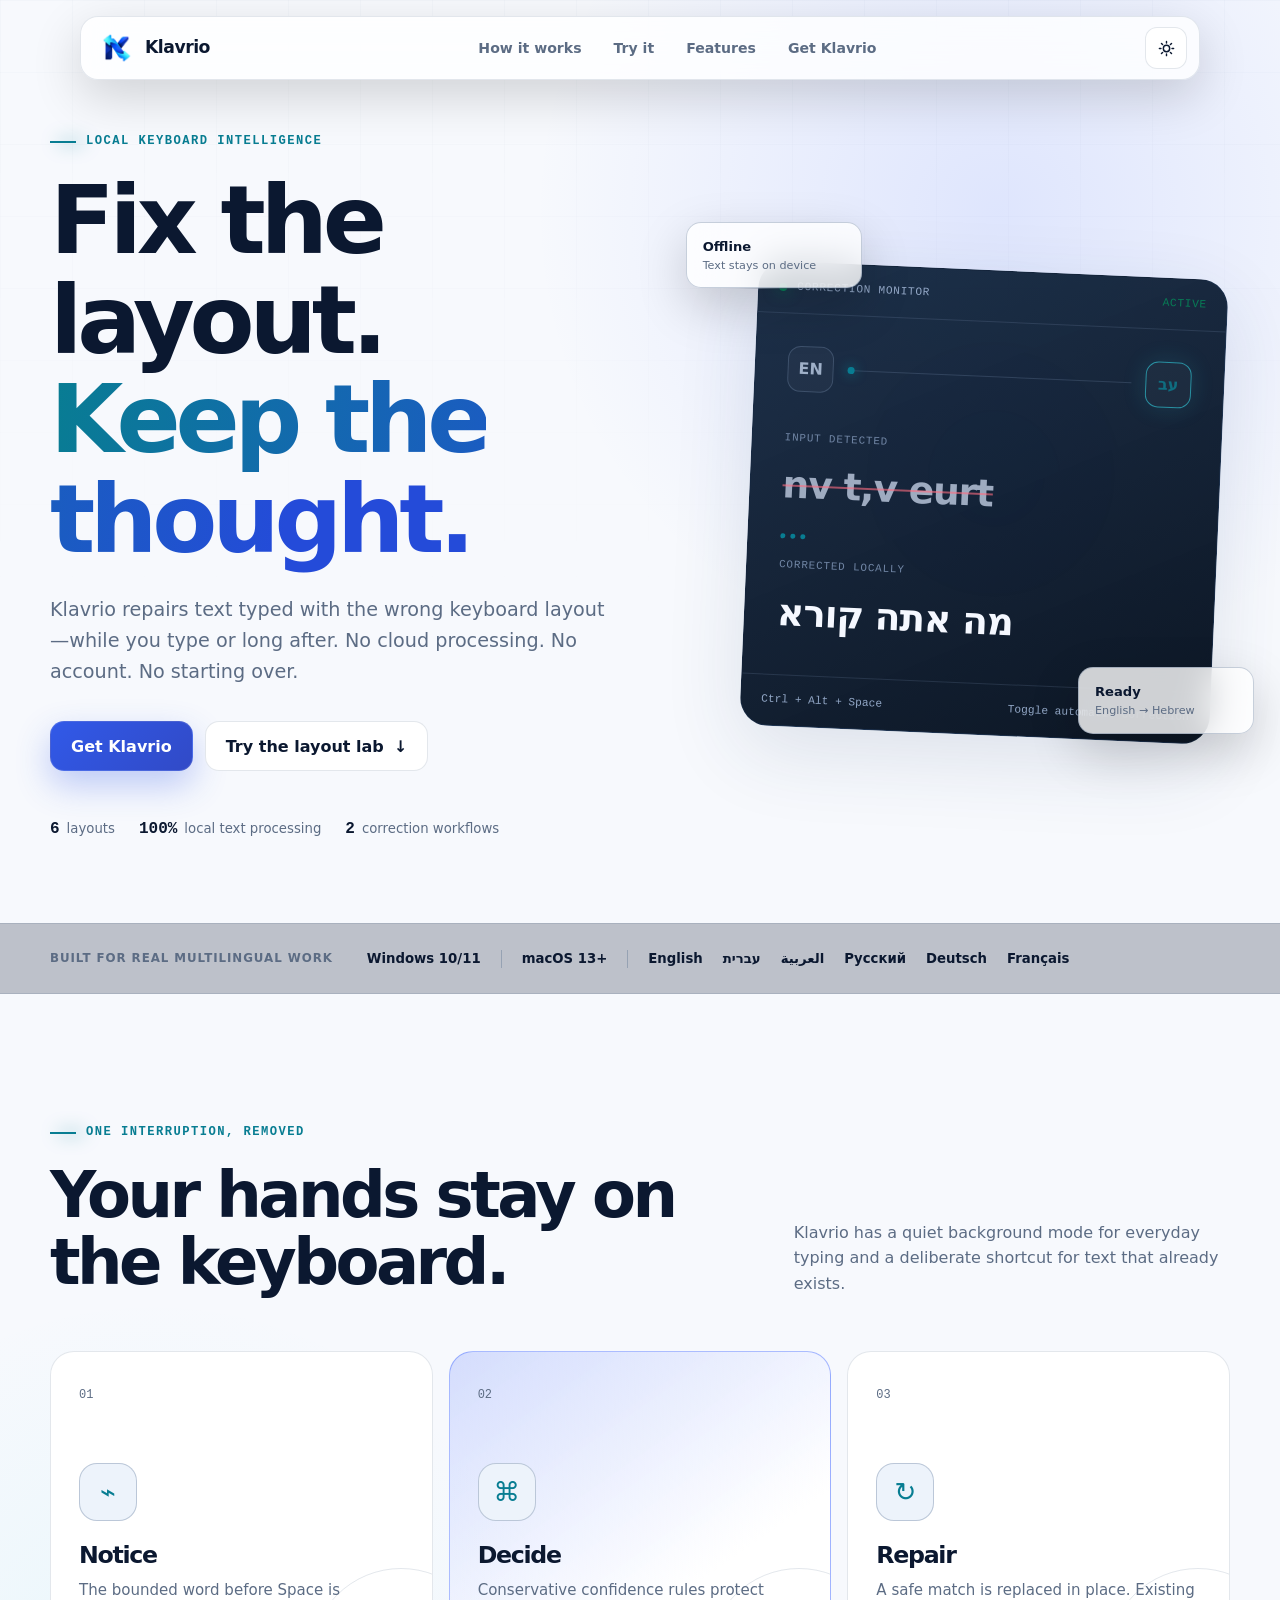
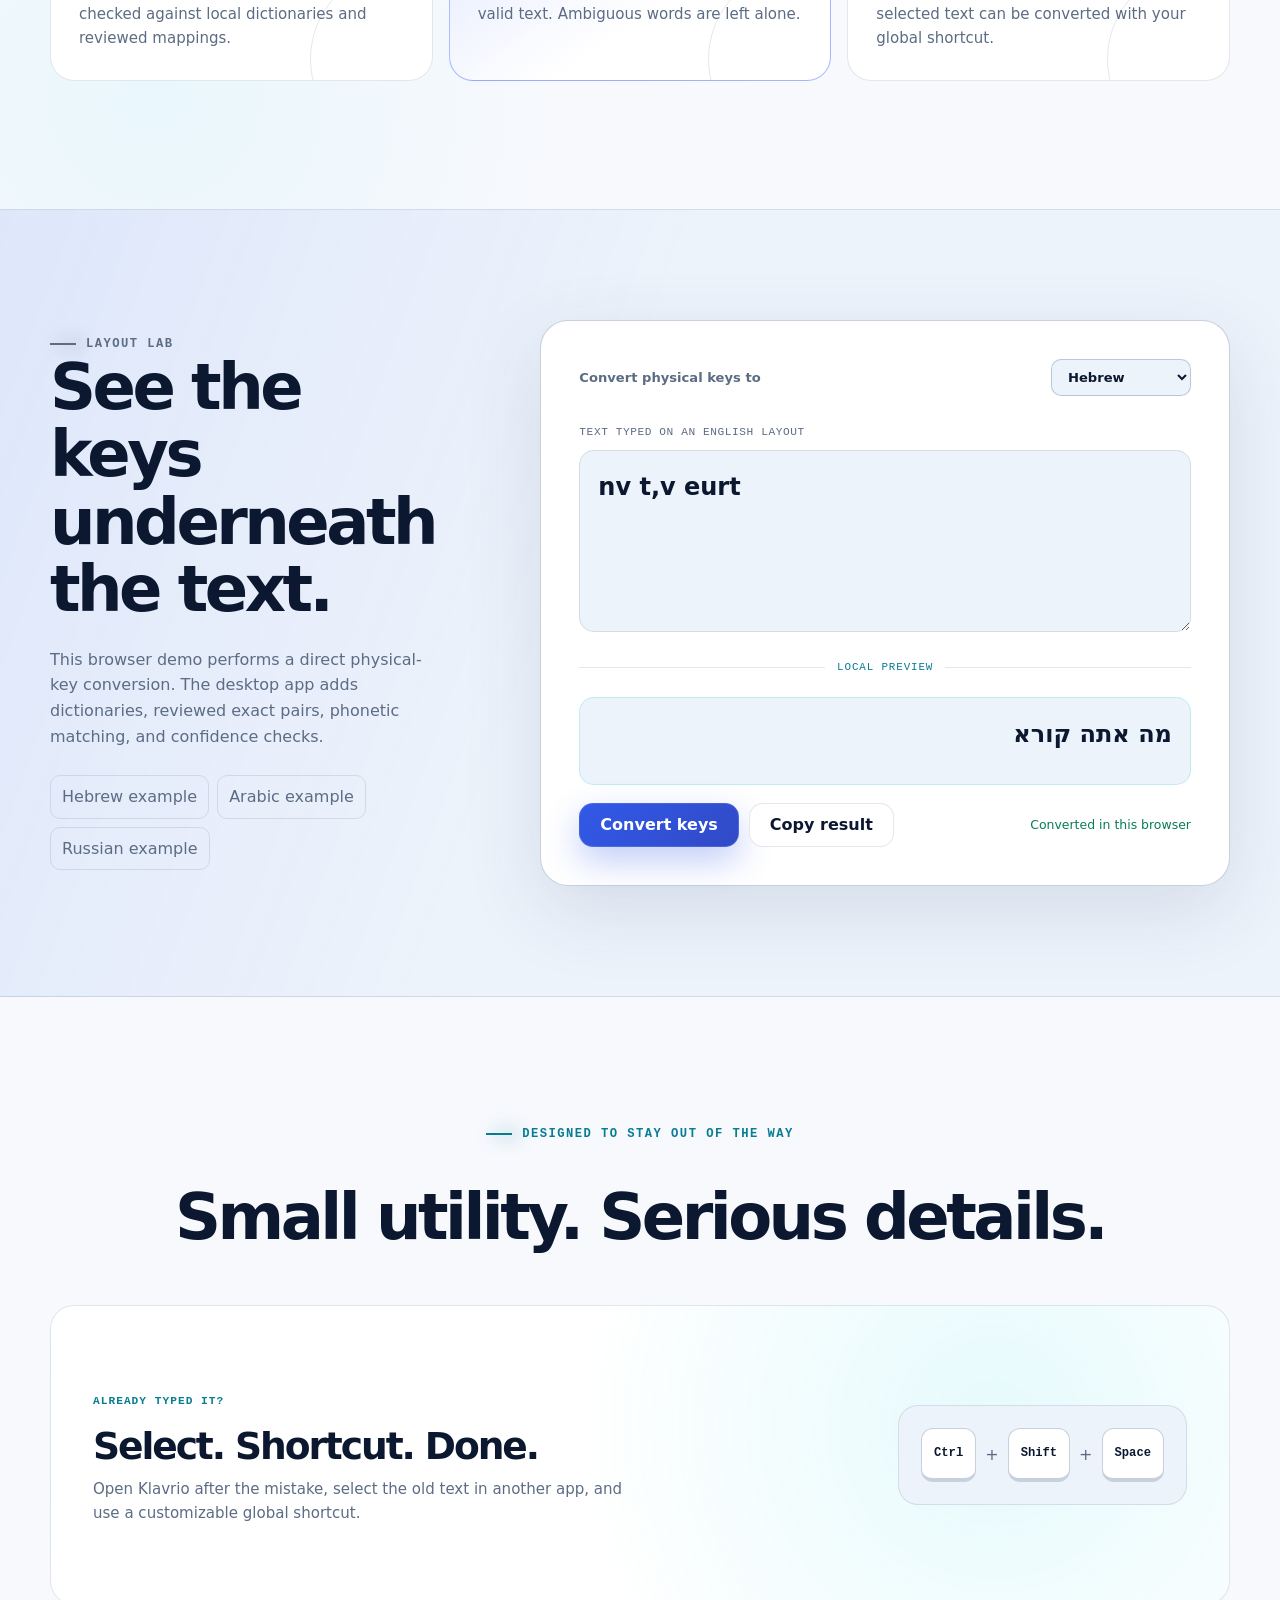
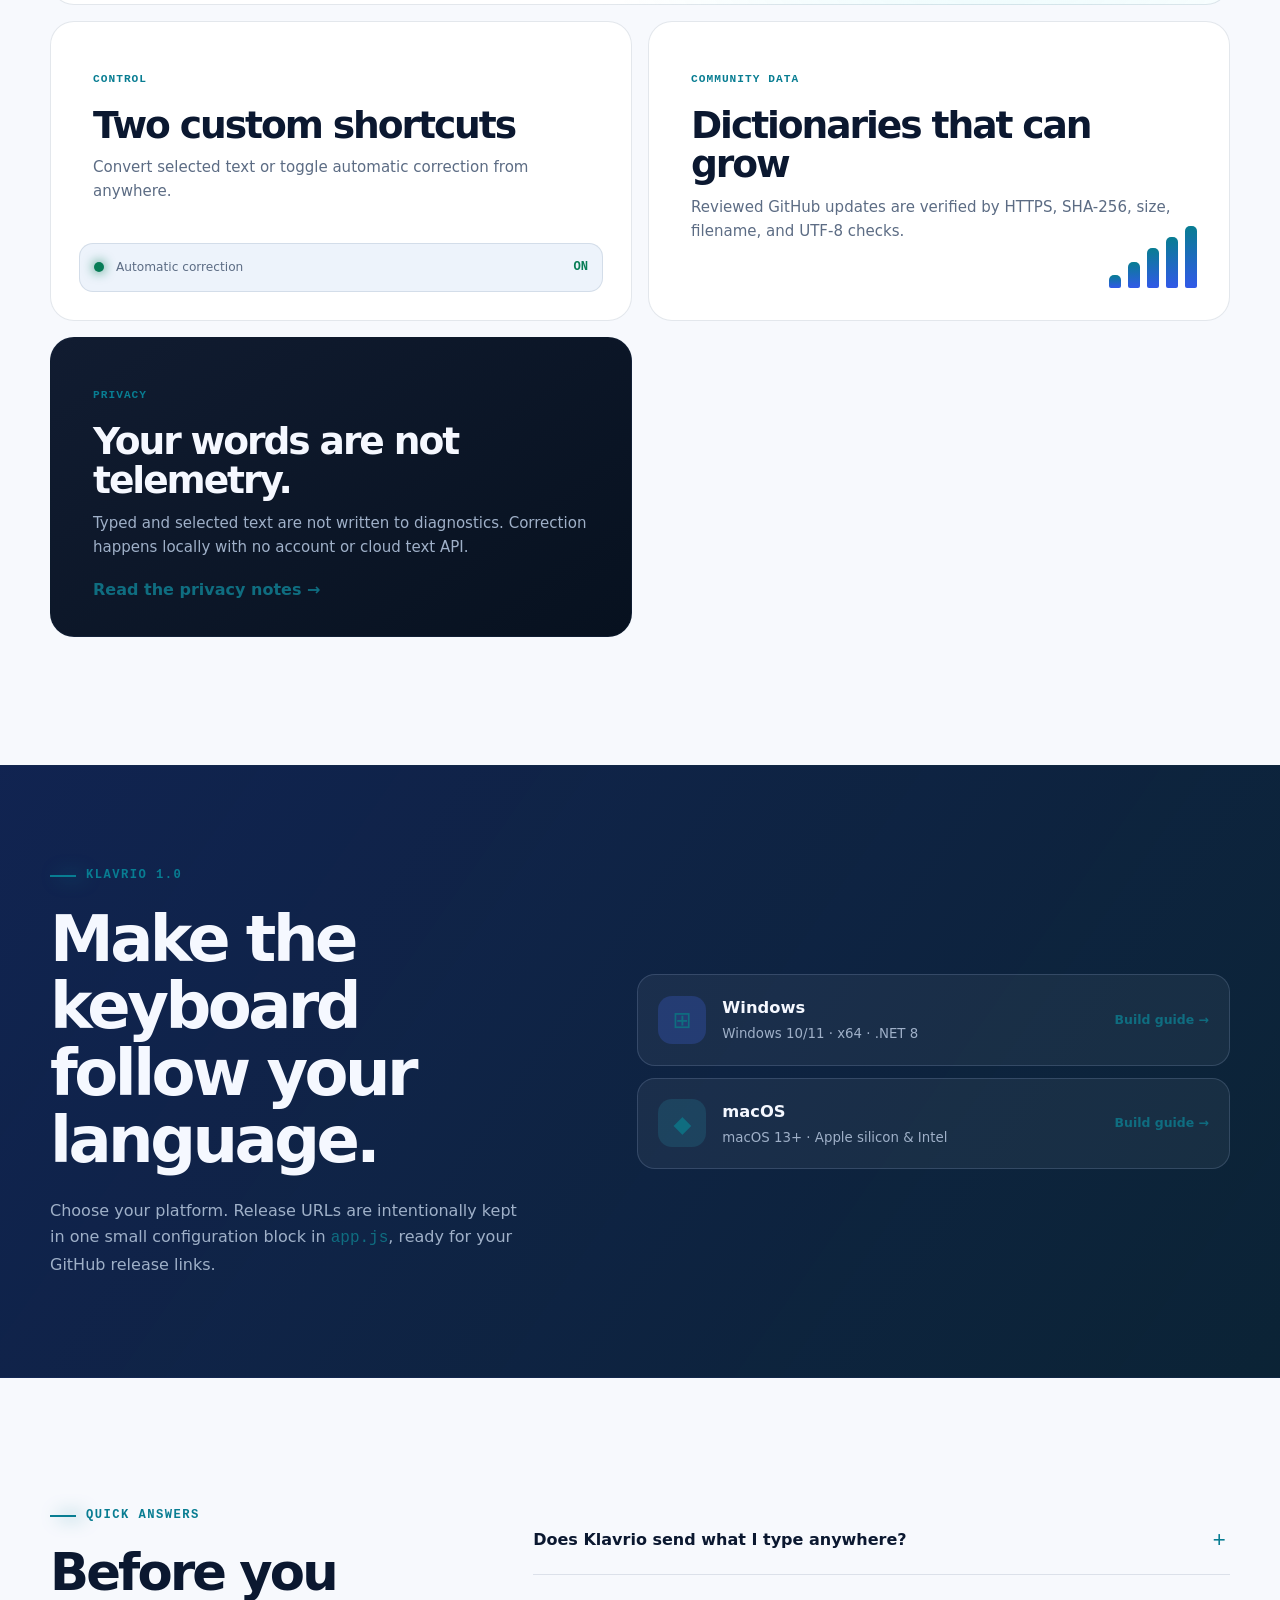
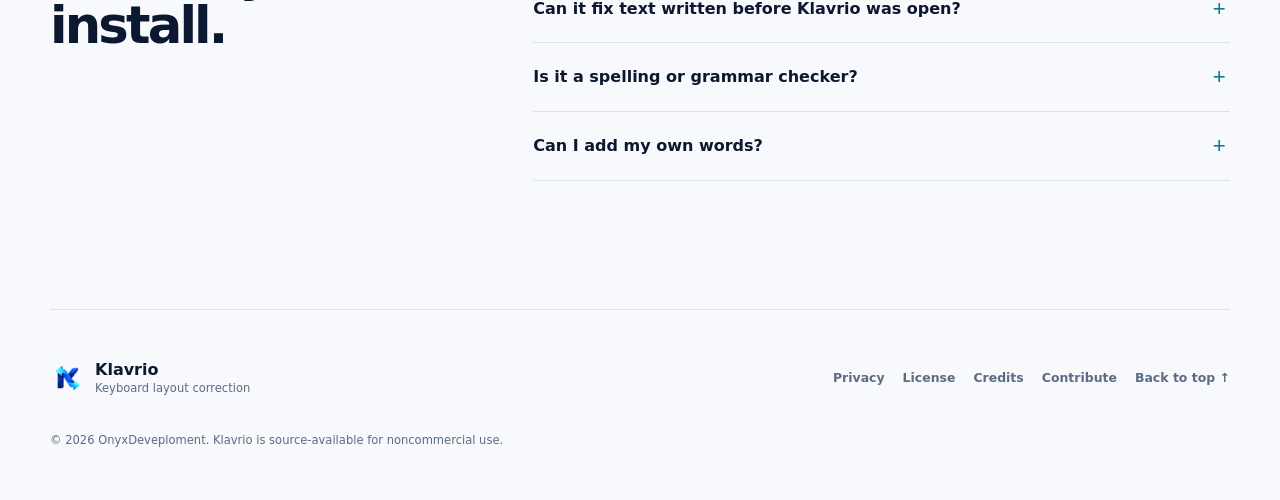
==== website/index.html @ e85b2894 "Upload Files" ====
<!doctype html>
<html lang="en" data-theme="dark">
<head>
  <meta charset="utf-8">
  <meta name="viewport" content="width=device-width, initial-scale=1">
  <meta name="description" content="Klavrio fixes text typed with the wrong keyboard layout on Windows and macOS—locally, quickly, and without retyping.">
  <meta name="theme-color" content="#07111f">
  <meta property="og:title" content="Klavrio — Keyboard layout correction">
  <meta property="og:description" content="Fix the layout. Keep the thought.">
  <meta property="og:type" content="website">
  <title>Klavrio — Fix the layout. Keep the thought.</title>
  <link rel="icon" href="assets/klavrio-mark.png" type="image/png">
  <link rel="stylesheet" href="styles.css">
  <script src="app.js" defer></script>
</head>
<body>
  <a class="skip-link" href="#main">Skip to content</a>

  <header class="site-header" data-header>
    <a class="brand" href="#top" aria-label="Klavrio home">
      <img src="assets/klavrio-mark.png" alt="" width="40" height="40">
      <span>Klavrio</span>
    </a>

    <button class="menu-toggle" type="button" aria-expanded="false" aria-controls="primary-nav" data-menu-toggle>
      <span class="sr-only">Open navigation</span>
      <span></span><span></span>
    </button>

    <nav id="primary-nav" class="primary-nav" aria-label="Primary navigation" data-menu>
      <a href="#workflow">How it works</a>
      <a href="#playground">Try it</a>
      <a href="#features">Features</a>
      <a href="#download">Get Klavrio</a>
    </nav>

    <button class="theme-toggle" type="button" aria-label="Switch color theme" data-theme-toggle>
      <svg aria-hidden="true" viewBox="0 0 24 24"><path d="M12 3v2m0 14v2M3 12h2m14 0h2M5.64 5.64l1.42 1.42m9.88 9.88 1.42 1.42m0-12.72-1.42 1.42M7.06 16.94l-1.42 1.42M16 12a4 4 0 1 1-8 0 4 4 0 0 1 8 0Z"/></svg>
    </button>
  </header>

  <main id="main">
    <section id="top" class="hero section-shell">
      <div class="hero-copy" data-reveal>
        <p class="eyebrow"><span></span> Local keyboard intelligence</p>
        <h1>Fix the layout.<br><em>Keep the thought.</em></h1>
        <p class="hero-lead">Klavrio repairs text typed with the wrong keyboard layout—while you type or long after. No cloud processing. No account. No starting over.</p>
        <div class="hero-actions">
          <a class="button button-primary" href="#download">Get Klavrio</a>
          <a class="button button-quiet" href="#playground">Try the layout lab <span aria-hidden="true">↓</span></a>
        </div>
        <ul class="hero-facts" aria-label="Key facts">
          <li><strong>6</strong> layouts</li>
          <li><strong>100%</strong> local text processing</li>
          <li><strong>2</strong> correction workflows</li>
        </ul>
      </div>

      <div class="hero-visual" aria-label="Example of Klavrio correcting text" data-reveal>
        <div class="visual-glow"></div>
        <article class="correction-console">
          <header>
            <span class="status-light"></span>
            <span>Correction monitor</span>
            <span class="console-state">ACTIVE</span>
          </header>
          <div class="console-body">
            <div class="layout-route">
              <span class="layout-chip">EN</span>
              <span class="route-line"><i></i></span>
              <span class="layout-chip is-active">עב</span>
            </div>
            <p class="console-label">Input detected</p>
            <p class="wrong-text">nv t,v eurt</p>
            <div class="correction-pulse" aria-hidden="true"><span></span><span></span><span></span></div>
            <p class="console-label">Corrected locally</p>
            <p class="right-text" dir="rtl">מה אתה קורא</p>
          </div>
          <footer>
            <span>Ctrl + Alt + Space</span>
            <span>Toggle automatic correction</span>
          </footer>
        </article>
        <div class="floating-note note-top"><strong>Offline</strong><span>Text stays on device</span></div>
        <div class="floating-note note-bottom"><strong>Ready</strong><span>English → Hebrew</span></div>
      </div>
    </section>

    <section class="trust-bar" aria-label="Supported platforms and languages">
      <p>Built for real multilingual work</p>
      <div class="trust-items">
        <span>Windows 10/11</span><i></i><span>macOS 13+</span><i></i><span>English</span><span>עברית</span><span>العربية</span><span>Русский</span><span>Deutsch</span><span>Français</span>
      </div>
    </section>

    <section id="workflow" class="workflow section-shell">
      <div class="section-heading" data-reveal>
        <p class="eyebrow"><span></span> One interruption, removed</p>
        <h2>Your hands stay on the keyboard.</h2>
        <p>Klavrio has a quiet background mode for everyday typing and a deliberate shortcut for text that already exists.</p>
      </div>

      <div class="workflow-grid">
        <article class="workflow-card" data-reveal>
          <span class="step-number">01</span>
          <div class="step-icon" aria-hidden="true">⌁</div>
          <h3>Notice</h3>
          <p>The bounded word before Space is checked against local dictionaries and reviewed mappings.</p>
        </article>
        <article class="workflow-card featured" data-reveal>
          <span class="step-number">02</span>
          <div class="step-icon" aria-hidden="true">⌘</div>
          <h3>Decide</h3>
          <p>Conservative confidence rules protect valid text. Ambiguous words are left alone.</p>
        </article>
        <article class="workflow-card" data-reveal>
          <span class="step-number">03</span>
          <div class="step-icon" aria-hidden="true">↻</div>
          <h3>Repair</h3>
          <p>A safe match is replaced in place. Existing selected text can be converted with your global shortcut.</p>
        </article>
      </div>
    </section>

    <section id="playground" class="playground">
      <div class="section-shell playground-grid">
        <div class="playground-copy" data-reveal>
          <p class="eyebrow"><span></span> Layout lab</p>
          <h2>See the keys underneath the text.</h2>
          <p>This browser demo performs a direct physical-key conversion. The desktop app adds dictionaries, reviewed exact pairs, phonetic matching, and confidence checks.</p>
          <div class="sample-list" aria-label="Demo examples">
            <button type="button" data-sample="nv t,v eurt" data-target="he">Hebrew example</button>
            <button type="button" data-sample="sghl" data-target="ar">Arabic example</button>
            <button type="button" data-sample="ghbdtn" data-target="ru">Russian example</button>
          </div>
        </div>

        <div class="layout-lab" data-reveal>
          <div class="lab-toolbar">
            <label for="target-layout">Convert physical keys to</label>
            <select id="target-layout" data-layout-select>
              <option value="he">Hebrew</option>
              <option value="ar">Arabic</option>
              <option value="ru">Russian</option>
              <option value="de">German</option>
              <option value="fr">French</option>
            </select>
          </div>
          <label class="field-label" for="layout-input">Text typed on an English layout</label>
          <textarea id="layout-input" rows="4" spellcheck="false" data-layout-input>nv t,v eurt</textarea>
          <div class="lab-divider"><span>local preview</span></div>
          <div class="lab-result" tabindex="0" data-layout-output dir="auto">מה אתה קורא</div>
          <div class="lab-actions">
            <button class="button button-primary" type="button" data-convert>Convert keys</button>
            <button class="button button-quiet" type="button" data-copy>Copy result</button>
            <span class="lab-feedback" role="status" aria-live="polite" data-feedback></span>
          </div>
        </div>
      </div>
    </section>

    <section id="features" class="features section-shell">
      <div class="section-heading centered" data-reveal>
        <p class="eyebrow"><span></span> Designed to stay out of the way</p>
        <h2>Small utility. Serious details.</h2>
      </div>

      <div class="feature-grid">
        <article class="feature-panel feature-wide" data-reveal>
          <div>
            <span class="feature-kicker">Already typed it?</span>
            <h3>Select. Shortcut. Done.</h3>
            <p>Open Klavrio after the mistake, select the old text in another app, and use a customizable global shortcut.</p>
          </div>
          <div class="shortcut-visual" aria-label="Default selected text shortcut">
            <kbd>Ctrl</kbd><b>+</b><kbd>Shift</kbd><b>+</b><kbd>Space</kbd>
          </div>
        </article>

        <article class="feature-panel" data-reveal>
          <span class="feature-kicker">Control</span>
          <h3>Two custom shortcuts</h3>
          <p>Convert selected text or toggle automatic correction from anywhere.</p>
          <div class="mini-toggle"><i></i><span>Automatic correction</span><strong>ON</strong></div>
        </article>

        <article class="feature-panel" data-reveal>
          <span class="feature-kicker">Community data</span>
          <h3>Dictionaries that can grow</h3>
          <p>Reviewed GitHub updates are verified by HTTPS, SHA-256, size, filename, and UTF-8 checks.</p>
          <div class="signal-bars" aria-hidden="true"><i></i><i></i><i></i><i></i><i></i></div>
        </article>

        <article class="feature-panel feature-dark" data-reveal>
          <span class="feature-kicker">Privacy</span>
          <h3>Your words are not telemetry.</h3>
          <p>Typed and selected text are not written to diagnostics. Correction happens locally with no account or cloud text API.</p>
          <a href="privacy.html">Read the privacy notes <span aria-hidden="true">→</span></a>
        </article>
      </div>
    </section>

    <section id="download" class="download-section">
      <div class="section-shell download-shell" data-reveal>
        <div class="download-copy">
          <p class="eyebrow"><span></span> Klavrio 1.0</p>
          <h2>Make the keyboard<br>follow your language.</h2>
          <p>Choose your platform. Release URLs are intentionally kept in one small configuration block in <code>app.js</code>, ready for your GitHub release links.</p>
        </div>

        <div class="platform-list">
          <a class="platform-card" href="../README.md#build" data-platform="windows">
            <span class="platform-icon" aria-hidden="true">⊞</span>
            <span><strong>Windows</strong><small>Windows 10/11 · x64 · .NET 8</small></span>
            <span class="platform-action">Build guide →</span>
          </a>
          <a class="platform-card" href="../macOS/Klavrio/README.md#build-and-test" data-platform="macos">
            <span class="platform-icon apple" aria-hidden="true">◆</span>
            <span><strong>macOS</strong><small>macOS 13+ · Apple silicon &amp; Intel</small></span>
            <span class="platform-action">Build guide →</span>
          </a>
        </div>
      </div>
    </section>

    <section class="faq section-shell">
      <div class="section-heading" data-reveal>
        <p class="eyebrow"><span></span> Quick answers</p>
        <h2>Before you install.</h2>
      </div>
      <div class="faq-list" data-reveal>
        <details>
          <summary>Does Klavrio send what I type anywhere?</summary>
          <p>No. Text correction is local. Network access is limited to optional app and community-dictionary update URLs that you configure.</p>
        </details>
        <details>
          <summary>Can it fix text written before Klavrio was open?</summary>
          <p>Yes. Select the existing text in another app and press the selected-text shortcut. Klavrio does not need a previous keystroke history.</p>
        </details>
        <details>
          <summary>Is it a spelling or grammar checker?</summary>
          <p>No. Klavrio repairs keyboard-layout mistakes. It intentionally avoids rewriting uncertain text.</p>
        </details>
        <details>
          <summary>Can I add my own words?</summary>
          <p>Yes. Custom dictionaries live separately from bundled and community data, load last, and are never replaced by an app build.</p>
        </details>
      </div>
    </section>
  </main>

  <footer class="site-footer">
    <div class="footer-brand">
      <img src="assets/klavrio-mark.png" alt="" width="34" height="34">
      <div><strong>Klavrio</strong><span>Keyboard layout correction</span></div>
    </div>
    <nav aria-label="Footer navigation">
      <a href="privacy.html">Privacy</a>
      <a href="../LICENSE">License</a>
      <a href="../THIRD_PARTY_NOTICES.txt">Credits</a>
      <a href="../CONTRIBUTING.md">Contribute</a>
      <a href="#top">Back to top ↑</a>
    </nav>
    <p>© 2026 OnyxDeveploment. Klavrio is source-available for noncommercial use.</p>
  </footer>
</body>
</html>
---- website/styles.css ----
:root {
  color-scheme: dark;
  --page: #07111f;
  --page-soft: #0b1728;
  --surface: #101f34;
  --surface-2: #152944;
  --glass: rgba(16, 31, 52, 0.72);
  --text: #f5f8ff;
  --muted: #9fb0c8;
  --line: rgba(151, 174, 211, 0.18);
  --line-strong: rgba(151, 174, 211, 0.34);
  --blue: #496dff;
  --blue-bright: #668cff;
  --cyan: #32d9e8;
  --cyan-soft: #9af5fb;
  --green: #42e0a2;
  --shadow: 0 24px 90px rgba(0, 0, 0, 0.28);
  --radius: 24px;
  --shell: min(1180px, calc(100% - 40px));
  --font: Inter, ui-sans-serif, system-ui, -apple-system, BlinkMacSystemFont, "Segoe UI", sans-serif;
  --mono: "SFMono-Regular", Consolas, "Liberation Mono", monospace;
}

:root[data-theme="light"] {
  color-scheme: light;
  --page: #f7f9fd;
  --page-soft: #edf3fb;
  --surface: #ffffff;
  --surface-2: #e8f0fc;
  --glass: rgba(255, 255, 255, 0.8);
  --text: #0b1830;
  --muted: #5c6c84;
  --line: rgba(39, 68, 111, 0.13);
  --line-strong: rgba(39, 68, 111, 0.25);
  --blue: #3159e8;
  --blue-bright: #244bd9;
  --cyan: #087d92;
  --cyan-soft: #0f6d80;
  --green: #087d56;
  --shadow: 0 24px 80px rgba(32, 59, 97, 0.12);
}

* {
  box-sizing: border-box;
}

html {
  scroll-behavior: smooth;
  scroll-padding-top: 92px;
}

body {
  margin: 0;
  overflow-x: hidden;
  background:
    radial-gradient(circle at 78% 4%, rgba(73, 109, 255, 0.14), transparent 29rem),
    radial-gradient(circle at 12% 32%, rgba(50, 217, 232, 0.07), transparent 25rem),
    var(--page);
  color: var(--text);
  font-family: var(--font);
  font-size: 16px;
  line-height: 1.6;
  -webkit-font-smoothing: antialiased;
}

body::before {
  position: fixed;
  inset: 0;
  z-index: -1;
  pointer-events: none;
  content: "";
  opacity: 0.16;
  background-image:
    linear-gradient(var(--line) 1px, transparent 1px),
    linear-gradient(90deg, var(--line) 1px, transparent 1px);
  background-size: 72px 72px;
  mask-image: linear-gradient(to bottom, #000, transparent 75%);
}

button,
input,
textarea,
select {
  font: inherit;
}

button,
a {
  -webkit-tap-highlight-color: transparent;
}

a {
  color: inherit;
}

img {
  display: block;
  max-width: 100%;
}

.sr-only {
  position: absolute;
  width: 1px;
  height: 1px;
  padding: 0;
  margin: -1px;
  overflow: hidden;
  clip: rect(0, 0, 0, 0);
  white-space: nowrap;
  border: 0;
}

.skip-link {
  position: fixed;
  top: 12px;
  left: 12px;
  z-index: 1000;
  padding: 10px 14px;
  border-radius: 10px;
  background: var(--text);
  color: var(--page);
  transform: translateY(-160%);
  transition: transform 160ms ease;
}

.skip-link:focus {
  transform: translateY(0);
}

.section-shell {
  width: var(--shell);
  margin-inline: auto;
}

.site-header {
  position: fixed;
  top: 16px;
  left: 50%;
  z-index: 100;
  display: grid;
  grid-template-columns: auto 1fr auto;
  align-items: center;
  width: min(1120px, calc(100% - 32px));
  min-height: 64px;
  padding: 10px 12px 10px 16px;
  border: 1px solid var(--line);
  border-radius: 18px;
  background: var(--glass);
  box-shadow: 0 16px 50px rgba(0, 0, 0, 0.16);
  backdrop-filter: blur(20px) saturate(150%);
  transform: translateX(-50%);
  transition: border-color 180ms ease, background 180ms ease;
}

.site-header.is-scrolled {
  border-color: var(--line-strong);
}

.brand {
  display: inline-flex;
  gap: 10px;
  align-items: center;
  color: var(--text);
  font-size: 1.08rem;
  font-weight: 800;
  letter-spacing: -0.03em;
  text-decoration: none;
}

.brand img {
  width: 38px;
  height: 38px;
  object-fit: contain;
}

.primary-nav {
  display: flex;
  justify-content: center;
  gap: 6px;
}

.primary-nav a {
  padding: 9px 13px;
  border-radius: 10px;
  color: var(--muted);
  font-size: 0.88rem;
  font-weight: 650;
  text-decoration: none;
  transition: color 150ms ease, background 150ms ease;
}

.primary-nav a:hover,
.primary-nav a:focus-visible {
  background: var(--surface-2);
  color: var(--text);
}

.theme-toggle,
.menu-toggle {
  display: grid;
  width: 42px;
  height: 42px;
  padding: 0;
  place-items: center;
  border: 1px solid var(--line);
  border-radius: 12px;
  background: var(--surface);
  color: var(--text);
  cursor: pointer;
}

.theme-toggle svg {
  width: 19px;
  fill: none;
  stroke: currentColor;
  stroke-linecap: round;
  stroke-width: 1.8;
}

.menu-toggle {
  display: none;
}

.hero {
  display: grid;
  grid-template-columns: minmax(0, 1.02fr) minmax(420px, 0.98fr);
  gap: clamp(42px, 7vw, 92px);
  align-items: center;
  min-height: 790px;
  padding-top: 132px;
  padding-bottom: 80px;
}

.eyebrow {
  display: flex;
  gap: 10px;
  align-items: center;
  margin: 0 0 20px;
  color: var(--cyan);
  font-family: var(--mono);
  font-size: 0.76rem;
  font-weight: 700;
  letter-spacing: 0.12em;
  text-transform: uppercase;
}

.eyebrow span {
  width: 26px;
  height: 2px;
  background: currentColor;
  box-shadow: 8px 0 18px currentColor;
}

h1,
h2,
h3,
p {
  overflow-wrap: anywhere;
}

h1,
h2,
h3 {
  margin-top: 0;
  line-height: 1.05;
  letter-spacing: -0.055em;
}

h1 {
  max-width: 720px;
  margin-bottom: 26px;
  font-size: clamp(3.5rem, 7.4vw, 6.65rem);
  font-weight: 760;
}

h1 em {
  color: transparent;
  font-style: normal;
  background: linear-gradient(100deg, var(--cyan) 0%, var(--blue-bright) 78%);
  -webkit-background-clip: text;
  background-clip: text;
}

.hero-lead {
  max-width: 640px;
  margin: 0;
  color: var(--muted);
  font-size: clamp(1rem, 1.8vw, 1.2rem);
}

.hero-actions {
  display: flex;
  flex-wrap: wrap;
  gap: 12px;
  margin-top: 34px;
}

.button {
  display: inline-flex;
  min-height: 50px;
  padding: 0 20px;
  align-items: center;
  justify-content: center;
  gap: 10px;
  border: 1px solid transparent;
  border-radius: 14px;
  font-weight: 750;
  text-decoration: none;
  cursor: pointer;
  transition: transform 160ms ease, box-shadow 160ms ease, border-color 160ms ease;
}

.button:hover {
  transform: translateY(-2px);
}

.button-primary {
  border-color: rgba(255, 255, 255, 0.12);
  background: linear-gradient(135deg, var(--blue), #314ac7);
  box-shadow: 0 14px 34px rgba(49, 89, 232, 0.3);
  color: #fff;
}

.button-quiet {
  border-color: var(--line);
  background: var(--surface);
  color: var(--text);
}

.hero-facts {
  display: flex;
  flex-wrap: wrap;
  gap: 24px;
  padding: 0;
  margin: 46px 0 0;
  color: var(--muted);
  list-style: none;
  font-size: 0.83rem;
}

.hero-facts li {
  display: flex;
  gap: 7px;
  align-items: baseline;
}

.hero-facts strong {
  color: var(--text);
  font-family: var(--mono);
  font-size: 1rem;
}

.hero-visual {
  position: relative;
  min-height: 540px;
}

.visual-glow {
  position: absolute;
  top: 8%;
  right: 4%;
  width: 430px;
  height: 430px;
  border-radius: 50%;
  background: radial-gradient(circle, rgba(73, 109, 255, 0.35), rgba(50, 217, 232, 0.08) 48%, transparent 70%);
  filter: blur(18px);
}

.correction-console {
  position: absolute;
  top: 52px;
  right: 2%;
  width: min(100%, 470px);
  overflow: hidden;
  border: 1px solid var(--line-strong);
  border-radius: 28px;
  background: linear-gradient(155deg, rgba(21, 41, 68, 0.96), rgba(7, 17, 31, 0.98));
  box-shadow: var(--shadow);
  transform: rotate(2.5deg);
}

:root[data-theme="light"] .correction-console {
  color: #f5f8ff;
}

.correction-console header,
.correction-console footer {
  display: flex;
  gap: 10px;
  align-items: center;
  padding: 16px 20px;
  color: #93a8c7;
  font-family: var(--mono);
  font-size: 0.7rem;
  letter-spacing: 0.06em;
  text-transform: uppercase;
}

.correction-console header {
  border-bottom: 1px solid rgba(151, 174, 211, 0.16);
}

.correction-console footer {
  justify-content: space-between;
  border-top: 1px solid rgba(151, 174, 211, 0.16);
  letter-spacing: 0;
  text-transform: none;
}

.status-light {
  width: 8px;
  height: 8px;
  border-radius: 50%;
  background: var(--green);
  box-shadow: 0 0 16px var(--green);
}

.console-state {
  margin-left: auto;
  color: var(--green);
}

.console-body {
  padding: 32px;
}

.layout-route {
  display: grid;
  grid-template-columns: auto 1fr auto;
  gap: 14px;
  align-items: center;
  margin-bottom: 38px;
}

.layout-chip {
  display: grid;
  width: 46px;
  height: 46px;
  place-items: center;
  border: 1px solid rgba(151, 174, 211, 0.24);
  border-radius: 13px;
  background: rgba(255, 255, 255, 0.03);
  color: #9fb0c8;
  font-weight: 800;
}

.layout-chip.is-active {
  border-color: rgba(50, 217, 232, 0.58);
  color: var(--cyan-soft);
  box-shadow: 0 0 24px rgba(50, 217, 232, 0.13);
}

.route-line {
  position: relative;
  height: 1px;
  background: rgba(151, 174, 211, 0.2);
}

.route-line i {
  position: absolute;
  top: -3px;
  left: 0;
  width: 7px;
  height: 7px;
  border-radius: 50%;
  background: var(--cyan);
  box-shadow: 0 0 12px var(--cyan);
  animation: route 2.5s ease-in-out infinite;
}

.console-label {
  margin: 0 0 8px;
  color: #7186a5;
  font-family: var(--mono);
  font-size: 0.68rem;
  letter-spacing: 0.08em;
  text-transform: uppercase;
}

.wrong-text,
.right-text {
  margin: 0;
  font-size: clamp(1.65rem, 4vw, 2.35rem);
  font-weight: 720;
  letter-spacing: -0.03em;
}

.wrong-text {
  color: #9eabc0;
  text-decoration: line-through rgba(255, 109, 129, 0.6) 2px;
}

.right-text {
  color: #f5f8ff;
  text-align: left;
}

.correction-pulse {
  display: flex;
  gap: 5px;
  height: 42px;
  align-items: center;
}

.correction-pulse span {
  width: 5px;
  height: 5px;
  border-radius: 50%;
  background: var(--cyan);
  animation: blink 1.3s ease-in-out infinite;
}

.correction-pulse span:nth-child(2) { animation-delay: 120ms; }
.correction-pulse span:nth-child(3) { animation-delay: 240ms; }

.floating-note {
  position: absolute;
  z-index: 2;
  display: flex;
  min-width: 176px;
  padding: 13px 16px;
  flex-direction: column;
  border: 1px solid var(--line-strong);
  border-radius: 15px;
  background: var(--glass);
  box-shadow: 0 18px 50px rgba(0, 0, 0, 0.18);
  backdrop-filter: blur(18px);
}

.floating-note strong {
  font-size: 0.82rem;
}

.floating-note span {
  color: var(--muted);
  font-size: 0.7rem;
}

.note-top {
  top: 4px;
  left: -10px;
}

.note-bottom {
  right: -24px;
  bottom: 24px;
}

.trust-bar {
  display: flex;
  width: 100%;
  padding: 24px max(20px, calc((100% - 1180px) / 2));
  align-items: center;
  border-block: 1px solid var(--line);
  background: rgba(16, 31, 52, 0.25);
}

.trust-bar > p {
  flex: 0 0 auto;
  margin: 0 34px 0 0;
  color: var(--muted);
  font-size: 0.74rem;
  font-weight: 750;
  letter-spacing: 0.08em;
  text-transform: uppercase;
}

.trust-items {
  display: flex;
  min-width: 0;
  gap: 20px;
  align-items: center;
  color: var(--text);
  font-size: 0.83rem;
  font-weight: 650;
}

.trust-items i {
  width: 1px;
  height: 18px;
  background: var(--line-strong);
}

.workflow,
.features,
.faq {
  padding-block: 128px;
}

.section-heading {
  display: grid;
  grid-template-columns: minmax(0, 1fr) minmax(280px, 0.62fr);
  gap: 40px;
  align-items: end;
  margin-bottom: 54px;
}

.section-heading .eyebrow {
  grid-column: 1 / -1;
  margin-bottom: -20px;
}

.section-heading h2,
.download-copy h2,
.playground-copy h2 {
  margin-bottom: 0;
  font-size: clamp(2.35rem, 5vw, 4.2rem);
}

.section-heading > p:last-child,
.playground-copy > p,
.download-copy > p:last-child {
  margin: 0;
  color: var(--muted);
}

.section-heading.centered {
  display: flex;
  margin-bottom: 54px;
  flex-direction: column;
  align-items: center;
  text-align: center;
}

.section-heading.centered .eyebrow {
  margin-bottom: 0;
}

.workflow-grid {
  display: grid;
  grid-template-columns: repeat(3, 1fr);
  gap: 16px;
}

.workflow-card {
  position: relative;
  min-height: 330px;
  padding: 28px;
  overflow: hidden;
  border: 1px solid var(--line);
  border-radius: var(--radius);
  background: var(--surface);
}

.workflow-card::after {
  position: absolute;
  right: -60px;
  bottom: -70px;
  width: 180px;
  height: 180px;
  border: 1px solid var(--line);
  border-radius: 50%;
  content: "";
}

.workflow-card.featured {
  border-color: rgba(73, 109, 255, 0.46);
  background: linear-gradient(145deg, rgba(73, 109, 255, 0.2), var(--surface) 68%);
  transform: translateY(22px);
}

.step-number {
  color: var(--muted);
  font-family: var(--mono);
  font-size: 0.75rem;
}

.step-icon {
  display: grid;
  width: 58px;
  height: 58px;
  margin: 58px 0 22px;
  place-items: center;
  border: 1px solid var(--line-strong);
  border-radius: 18px;
  background: var(--page-soft);
  color: var(--cyan);
  font-size: 1.65rem;
}

.workflow-card h3,
.feature-panel h3 {
  margin-bottom: 10px;
  font-size: 1.48rem;
}

.workflow-card p,
.feature-panel p {
  position: relative;
  z-index: 1;
  margin: 0;
  color: var(--muted);
  font-size: 0.94rem;
}

.playground {
  padding-block: 110px;
  border-block: 1px solid var(--line);
  background:
    linear-gradient(110deg, rgba(73, 109, 255, 0.09), transparent 45%),
    var(--page-soft);
}

.playground-grid {
  display: grid;
  grid-template-columns: 0.72fr 1.28fr;
  gap: clamp(40px, 8vw, 110px);
  align-items: center;
}

.playground-copy h2 {
  margin-bottom: 24px;
}

.sample-list {
  display: flex;
  flex-wrap: wrap;
  gap: 8px;
  margin-top: 26px;
}

.sample-list button {
  padding: 8px 11px;
  border: 1px solid var(--line);
  border-radius: 10px;
  background: transparent;
  color: var(--muted);
  cursor: pointer;
}

.sample-list button:hover {
  border-color: var(--cyan);
  color: var(--text);
}

.layout-lab {
  padding: clamp(22px, 4vw, 38px);
  border: 1px solid var(--line-strong);
  border-radius: 28px;
  background: var(--surface);
  box-shadow: var(--shadow);
}

.lab-toolbar {
  display: flex;
  justify-content: space-between;
  gap: 18px;
  align-items: center;
  margin-bottom: 28px;
  color: var(--muted);
  font-size: 0.82rem;
  font-weight: 650;
}

.lab-toolbar select {
  min-width: 140px;
  padding: 9px 34px 9px 12px;
  border: 1px solid var(--line-strong);
  border-radius: 10px;
  background: var(--page-soft);
  color: var(--text);
}

.field-label {
  display: block;
  margin-bottom: 8px;
  color: var(--muted);
  font-family: var(--mono);
  font-size: 0.7rem;
  letter-spacing: 0.05em;
  text-transform: uppercase;
}

.layout-lab textarea,
.lab-result {
  width: 100%;
  min-height: 112px;
  padding: 18px;
  border: 1px solid var(--line);
  border-radius: 15px;
  background: var(--page-soft);
  color: var(--text);
  font-size: clamp(1.12rem, 2.6vw, 1.5rem);
  font-weight: 650;
  line-height: 1.5;
  resize: vertical;
}

.layout-lab textarea:focus,
.lab-result:focus {
  border-color: var(--blue);
  outline: 3px solid rgba(73, 109, 255, 0.16);
}

.lab-divider {
  display: flex;
  gap: 12px;
  align-items: center;
  margin: 20px 0;
  color: var(--cyan);
  font-family: var(--mono);
  font-size: 0.68rem;
  letter-spacing: 0.08em;
  text-transform: uppercase;
}

.lab-divider::before,
.lab-divider::after {
  height: 1px;
  flex: 1;
  background: var(--line);
  content: "";
}

.lab-result {
  min-height: 88px;
  border-color: rgba(50, 217, 232, 0.26);
}

.lab-actions {
  display: flex;
  flex-wrap: wrap;
  gap: 10px;
  align-items: center;
  margin-top: 18px;
}

.lab-actions .button {
  min-height: 44px;
}

.lab-feedback {
  margin-left: auto;
  color: var(--green);
  font-size: 0.78rem;
}

.feature-grid {
  display: grid;
  grid-template-columns: repeat(2, 1fr);
  gap: 16px;
}

.feature-panel {
  position: relative;
  min-height: 300px;
  padding: clamp(26px, 4vw, 42px);
  overflow: hidden;
  border: 1px solid var(--line);
  border-radius: var(--radius);
  background: var(--surface);
}

.feature-panel h3 {
  max-width: 490px;
  margin-top: 16px;
  font-size: clamp(1.65rem, 3vw, 2.35rem);
}

.feature-panel p {
  max-width: 550px;
}

.feature-kicker {
  color: var(--cyan);
  font-family: var(--mono);
  font-size: 0.7rem;
  font-weight: 700;
  letter-spacing: 0.09em;
  text-transform: uppercase;
}

.feature-wide {
  display: grid;
  grid-column: 1 / -1;
  grid-template-columns: 1fr auto;
  gap: 40px;
  align-items: center;
  background:
    radial-gradient(circle at 80% 40%, rgba(50, 217, 232, 0.12), transparent 26rem),
    var(--surface);
}

.shortcut-visual {
  display: flex;
  gap: 9px;
  align-items: center;
  padding: 22px;
  border: 1px solid var(--line);
  border-radius: 20px;
  background: var(--page-soft);
}

.shortcut-visual kbd {
  display: grid;
  min-width: 54px;
  height: 54px;
  padding: 0 12px;
  place-items: center;
  border: 1px solid var(--line-strong);
  border-bottom-width: 4px;
  border-radius: 12px;
  background: var(--surface);
  font-family: var(--mono);
  font-size: 0.76rem;
  font-weight: 700;
}

.shortcut-visual b {
  color: var(--muted);
  font-weight: 400;
}

.mini-toggle {
  position: absolute;
  right: 28px;
  bottom: 28px;
  left: 28px;
  display: grid;
  grid-template-columns: auto 1fr auto;
  gap: 12px;
  align-items: center;
  padding: 14px;
  border: 1px solid var(--line);
  border-radius: 14px;
  background: var(--page-soft);
  color: var(--muted);
  font-size: 0.76rem;
}

.mini-toggle i {
  width: 10px;
  height: 10px;
  border-radius: 50%;
  background: var(--green);
  box-shadow: 0 0 12px var(--green);
}

.mini-toggle strong {
  color: var(--green);
  font-family: var(--mono);
}

.signal-bars {
  position: absolute;
  right: 32px;
  bottom: 32px;
  display: flex;
  gap: 7px;
  align-items: end;
  height: 62px;
}

.signal-bars i {
  width: 12px;
  border-radius: 5px 5px 2px 2px;
  background: linear-gradient(to top, var(--blue), var(--cyan));
}

.signal-bars i:nth-child(1) { height: 22%; }
.signal-bars i:nth-child(2) { height: 42%; }
.signal-bars i:nth-child(3) { height: 64%; }
.signal-bars i:nth-child(4) { height: 82%; }
.signal-bars i:nth-child(5) { height: 100%; }

.feature-dark {
  background: linear-gradient(145deg, #111c31, #07111f);
  color: #f5f8ff;
}

.feature-dark p {
  color: #9fb0c8;
}

.feature-dark a {
  position: absolute;
  bottom: 34px;
  color: var(--cyan-soft);
  font-weight: 750;
  text-decoration: none;
}

.download-section {
  padding-block: 100px;
  border-block: 1px solid var(--line);
  background: linear-gradient(125deg, rgba(49, 89, 232, 0.22), rgba(50, 217, 232, 0.08)), #081426;
  color: #f5f8ff;
}

.download-shell {
  display: grid;
  grid-template-columns: 0.9fr 1.1fr;
  gap: clamp(42px, 8vw, 110px);
  align-items: center;
}

.download-copy > p:last-child {
  margin-top: 24px;
  color: #9fb0c8;
}

.download-copy code {
  color: var(--cyan-soft);
  font-family: var(--mono);
}

.platform-list {
  display: grid;
  gap: 12px;
}

.platform-card {
  display: grid;
  grid-template-columns: auto 1fr auto;
  gap: 16px;
  align-items: center;
  padding: 20px;
  border: 1px solid rgba(151, 174, 211, 0.22);
  border-radius: 18px;
  background: rgba(255, 255, 255, 0.05);
  color: #f5f8ff;
  text-decoration: none;
  transition: border-color 160ms ease, background 160ms ease, transform 160ms ease;
}

.platform-card:hover {
  border-color: rgba(50, 217, 232, 0.55);
  background: rgba(255, 255, 255, 0.08);
  transform: translateX(4px);
}

.platform-card > span:nth-child(2) {
  display: flex;
  flex-direction: column;
}

.platform-card strong {
  font-size: 1.02rem;
}

.platform-card small {
  margin-top: 2px;
  color: #9fb0c8;
}

.platform-icon {
  display: grid;
  width: 48px;
  height: 48px;
  place-items: center;
  border-radius: 14px;
  background: rgba(73, 109, 255, 0.22);
  color: var(--cyan-soft);
  font-size: 1.45rem;
}

.platform-icon.apple {
  background: rgba(50, 217, 232, 0.12);
}

.platform-action {
  color: var(--cyan-soft);
  font-size: 0.78rem;
  font-weight: 750;
}

.faq {
  display: grid;
  grid-template-columns: 0.55fr 1fr;
  gap: clamp(40px, 8vw, 100px);
  align-items: start;
}

.faq .section-heading {
  display: block;
  margin: 0;
}

.faq .section-heading .eyebrow {
  margin-bottom: 20px;
}

.faq .section-heading h2 {
  font-size: clamp(2.3rem, 4vw, 3.5rem);
}

.faq-list details {
  border-bottom: 1px solid var(--line);
}

.faq-list summary {
  position: relative;
  padding: 21px 42px 21px 0;
  font-weight: 720;
  cursor: pointer;
  list-style: none;
}

.faq-list summary::-webkit-details-marker {
  display: none;
}

.faq-list summary::after {
  position: absolute;
  top: 18px;
  right: 4px;
  color: var(--cyan);
  content: "+";
  font-family: var(--mono);
  font-size: 1.4rem;
  font-weight: 400;
}

.faq-list details[open] summary::after {
  content: "−";
}

.faq-list details p {
  max-width: 680px;
  padding: 0 40px 20px 0;
  margin: 0;
  color: var(--muted);
}

.site-footer {
  display: grid;
  grid-template-columns: 1fr auto;
  gap: 34px;
  width: var(--shell);
  padding-block: 50px;
  margin-inline: auto;
  align-items: center;
  border-top: 1px solid var(--line);
}

.footer-brand {
  display: flex;
  gap: 11px;
  align-items: center;
}

.footer-brand img {
  width: 34px;
  height: 34px;
}

.footer-brand div {
  display: flex;
  flex-direction: column;
}

.footer-brand strong {
  line-height: 1.2;
}

.footer-brand span,
.site-footer > p {
  color: var(--muted);
  font-size: 0.72rem;
}

.site-footer nav {
  display: flex;
  gap: 18px;
}

.site-footer nav a {
  color: var(--muted);
  font-size: 0.78rem;
  font-weight: 650;
  text-decoration: none;
}

.site-footer nav a:hover {
  color: var(--text);
}

.site-footer > p {
  grid-column: 1 / -1;
  margin: 0;
}

.document-page {
  background:
    radial-gradient(circle at 86% 0%, rgba(73, 109, 255, 0.13), transparent 28rem),
    var(--page);
}

.document-header,
.document-footer,
.document-shell {
  width: min(780px, calc(100% - 32px));
  margin-inline: auto;
}

.document-header {
  display: flex;
  padding-block: 28px;
  align-items: center;
  justify-content: space-between;
}

.document-shell {
  padding-block: 70px 90px;
}

.document-title {
  padding-bottom: 42px;
  border-bottom: 1px solid var(--line);
}

.document-title h1 {
  max-width: 700px;
  margin-bottom: 18px;
  font-size: clamp(3rem, 8vw, 5.4rem);
}

.document-title > p:last-child {
  margin: 0;
  color: var(--muted);
  font-family: var(--mono);
  font-size: 0.75rem;
}

.document-summary {
  padding: 26px;
  margin-block: 42px 64px;
  border: 1px solid rgba(73, 109, 255, 0.32);
  border-radius: 20px;
  background: linear-gradient(145deg, rgba(73, 109, 255, 0.12), var(--surface));
}

.document-summary > strong {
  color: var(--cyan);
  font-family: var(--mono);
  font-size: 0.76rem;
  letter-spacing: 0.08em;
  text-transform: uppercase;
}

.document-summary ul {
  padding-left: 20px;
  margin: 16px 0 0;
  color: var(--muted);
}

.document-summary li + li {
  margin-top: 8px;
}

.document-shell > section {
  padding-block: 30px;
  border-bottom: 1px solid var(--line);
}

.document-shell > section h2 {
  display: flex;
  gap: 14px;
  align-items: baseline;
  margin-bottom: 18px;
  font-size: clamp(1.35rem, 3vw, 1.8rem);
  letter-spacing: -0.025em;
}

.document-shell > section h2 span {
  color: var(--cyan);
  font-family: var(--mono);
  font-size: 0.72rem;
  letter-spacing: 0.04em;
}

.document-shell > section p {
  margin: 12px 0;
  color: var(--muted);
}

.document-shell code {
  padding: 2px 6px;
  border: 1px solid var(--line);
  border-radius: 6px;
  background: var(--surface);
  color: var(--text);
  font-family: var(--mono);
  font-size: 0.86em;
}

.document-notice {
  padding: 22px 24px;
  margin-top: 46px;
  border-left: 3px solid var(--cyan);
  background: var(--surface);
}

.document-notice strong {
  font-family: var(--mono);
  font-size: 0.76rem;
  text-transform: uppercase;
}

.document-notice p {
  margin: 8px 0 0;
  color: var(--muted);
}

.document-footer {
  display: flex;
  gap: 20px;
  padding-block: 32px 50px;
  align-items: center;
  border-top: 1px solid var(--line);
  color: var(--muted);
  font-size: 0.78rem;
}

.document-footer a {
  color: var(--muted);
  font-weight: 650;
  text-decoration: none;
}

.document-footer a:hover {
  color: var(--text);
}

.document-footer span {
  margin-left: auto;
}

[data-reveal] {
  opacity: 0;
  transform: translateY(22px);
  transition: opacity 700ms ease, transform 700ms cubic-bezier(.2, .7, .2, 1);
}

[data-reveal].is-visible {
  opacity: 1;
  transform: translateY(0);
}

@keyframes route {
  0%, 10% { left: 0; opacity: 0; }
  22% { opacity: 1; }
  80% { left: calc(100% - 7px); opacity: 1; }
  100% { left: calc(100% - 7px); opacity: 0; }
}

@keyframes blink {
  0%, 70%, 100% { opacity: 0.28; transform: scale(0.8); }
  35% { opacity: 1; transform: scale(1); }
}

@media (max-width: 980px) {
  .hero {
    grid-template-columns: 1fr;
    padding-top: 150px;
  }

  .hero-copy {
    max-width: 760px;
  }

  .hero-visual {
    width: min(100%, 640px);
    margin-inline: auto;
  }

  .workflow-grid {
    grid-template-columns: 1fr;
  }

  .workflow-card {
    min-height: 250px;
  }

  .workflow-card.featured {
    transform: none;
  }

  .step-icon {
    margin-top: 34px;
  }

  .playground-grid,
  .download-shell,
  .faq {
    grid-template-columns: 1fr;
  }

  .playground-copy {
    max-width: 720px;
  }

  .trust-bar {
    align-items: flex-start;
    flex-direction: column;
    gap: 12px;
    overflow: hidden;
  }

  .trust-items {
    width: 100%;
    overflow-x: auto;
    padding-bottom: 5px;
  }
}

@media (max-width: 760px) {
  :root {
    --shell: min(100% - 28px, 1180px);
  }

  .site-header {
    grid-template-columns: 1fr auto auto;
  }

  .menu-toggle {
    display: grid;
    margin-right: 8px;
  }

  .menu-toggle span:not(.sr-only) {
    width: 18px;
    height: 2px;
    background: currentColor;
    transition: transform 160ms ease;
  }

  .menu-toggle span:last-child {
    margin-top: -12px;
  }

  .menu-toggle[aria-expanded="true"] span:nth-child(2) {
    transform: translateY(3px) rotate(45deg);
  }

  .menu-toggle[aria-expanded="true"] span:last-child {
    transform: translateY(-3px) rotate(-45deg);
  }

  .primary-nav {
    position: absolute;
    top: calc(100% + 8px);
    right: 0;
    left: 0;
    display: none;
    padding: 10px;
    flex-direction: column;
    border: 1px solid var(--line);
    border-radius: 16px;
    background: var(--surface);
    box-shadow: var(--shadow);
  }

  .primary-nav.is-open {
    display: flex;
  }

  h1 {
    font-size: clamp(3.25rem, 15vw, 5.2rem);
  }

  .hero {
    min-height: auto;
    padding-bottom: 60px;
  }

  .hero-visual {
    min-height: 490px;
  }

  .correction-console {
    right: 0;
    transform: none;
  }

  .note-top {
    left: -4px;
  }

  .note-bottom {
    right: -4px;
  }

  .section-heading {
    display: block;
  }

  .section-heading .eyebrow {
    margin-bottom: 20px;
  }

  .section-heading > p:last-child {
    margin-top: 20px;
  }

  .feature-grid {
    grid-template-columns: 1fr;
  }

  .feature-wide {
    grid-column: auto;
    grid-template-columns: 1fr;
  }

  .shortcut-visual {
    flex-wrap: wrap;
  }

  .shortcut-visual kbd {
    min-width: 48px;
  }

  .platform-card {
    grid-template-columns: auto 1fr;
  }

  .platform-action {
    grid-column: 2;
  }

  .site-footer {
    grid-template-columns: 1fr;
  }

  .site-footer nav {
    flex-wrap: wrap;
  }

  .site-footer > p {
    grid-column: auto;
  }

  .document-shell {
    padding-top: 44px;
  }

  .document-footer {
    align-items: flex-start;
    flex-direction: column;
  }

  .document-footer span {
    margin-left: 0;
  }
}

@media (max-width: 480px) {
  .site-header {
    top: 8px;
    width: calc(100% - 16px);
  }

  .hero-actions .button,
  .lab-actions .button {
    width: 100%;
  }

  .hero-facts {
    gap: 10px 18px;
  }

  .hero-visual {
    min-height: 450px;
  }

  .console-body {
    padding: 24px;
  }

  .correction-console footer {
    align-items: flex-start;
    flex-direction: column;
  }

  .floating-note {
    min-width: 148px;
  }

  .note-bottom {
    bottom: 0;
  }

  .lab-toolbar {
    align-items: flex-start;
    flex-direction: column;
  }

  .lab-toolbar select {
    width: 100%;
  }

  .lab-feedback {
    width: 100%;
    margin-left: 0;
  }
}

@media (prefers-reduced-motion: reduce) {
  html {
    scroll-behavior: auto;
  }

  *,
  *::before,
  *::after {
    animation-duration: 0.01ms !important;
    animation-iteration-count: 1 !important;
    scroll-behavior: auto !important;
    transition-duration: 0.01ms !important;
  }

  [data-reveal] {
    opacity: 1;
    transform: none;
  }
}
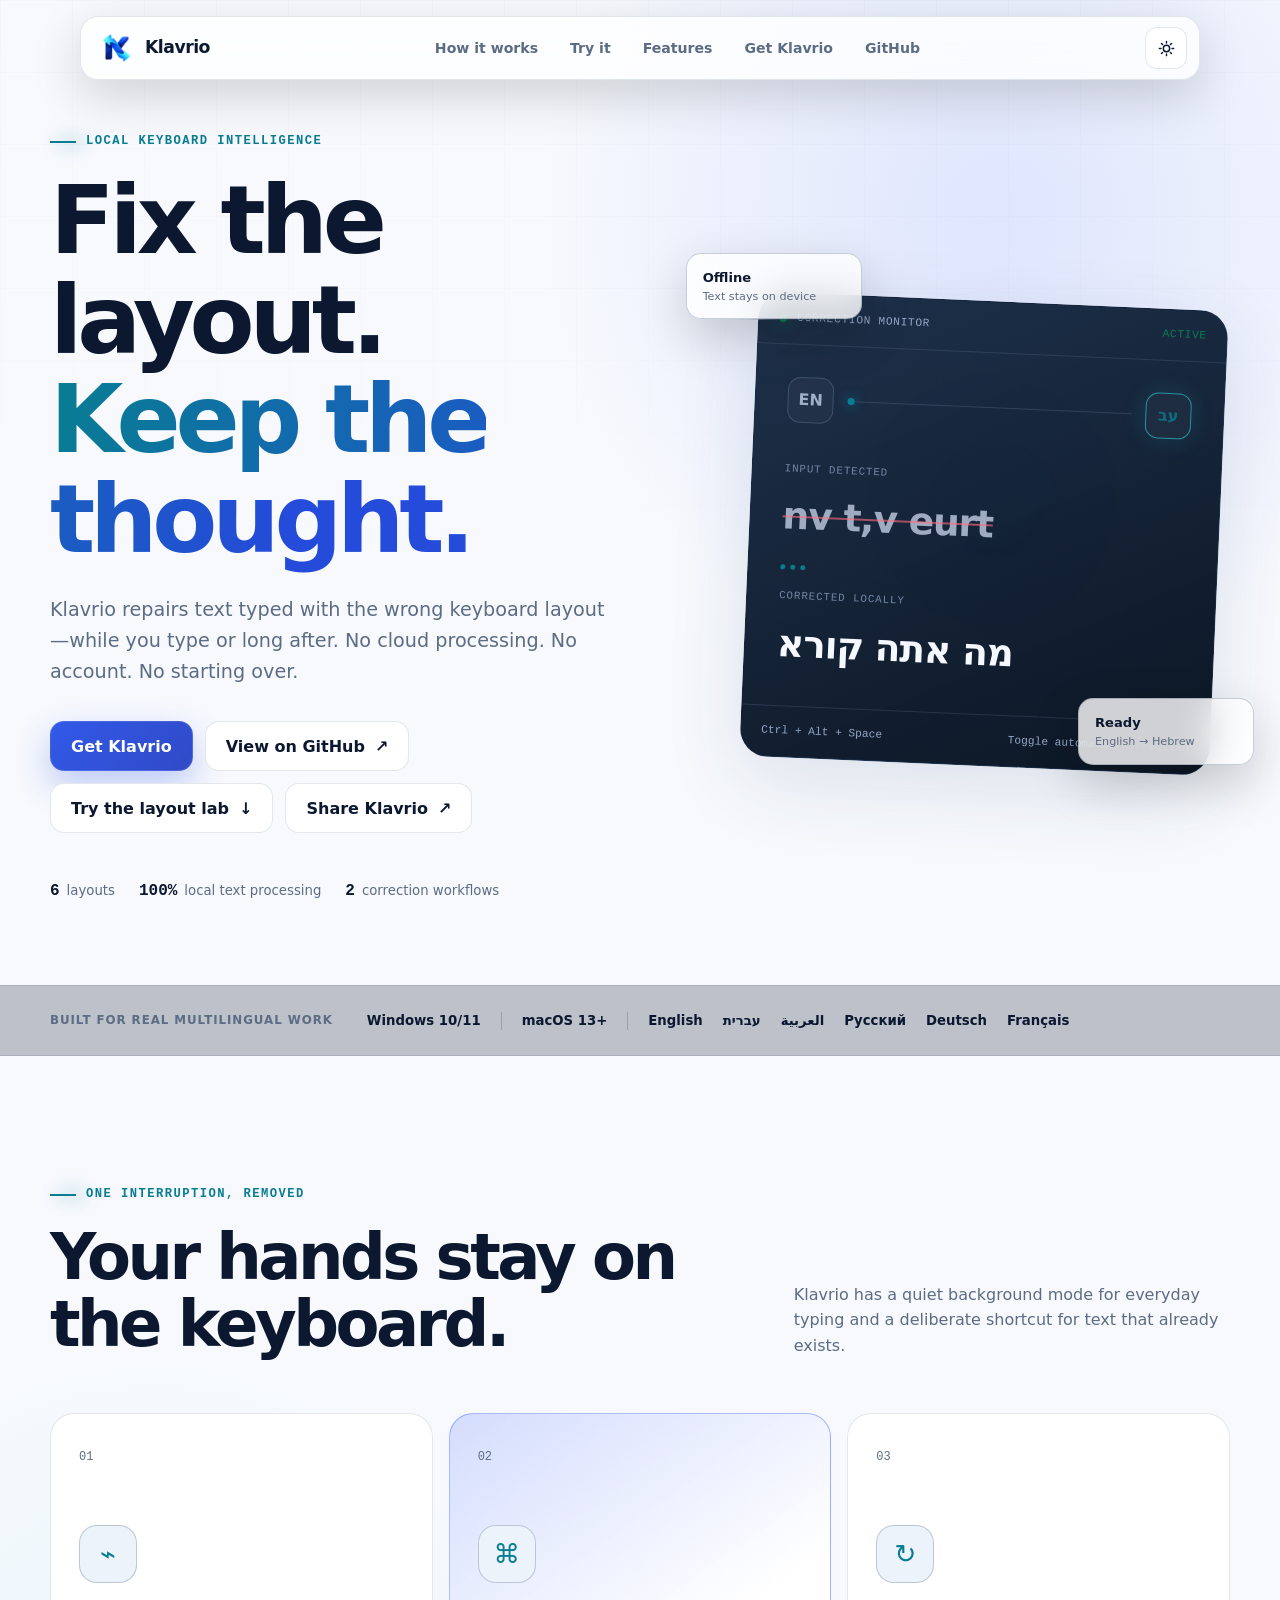
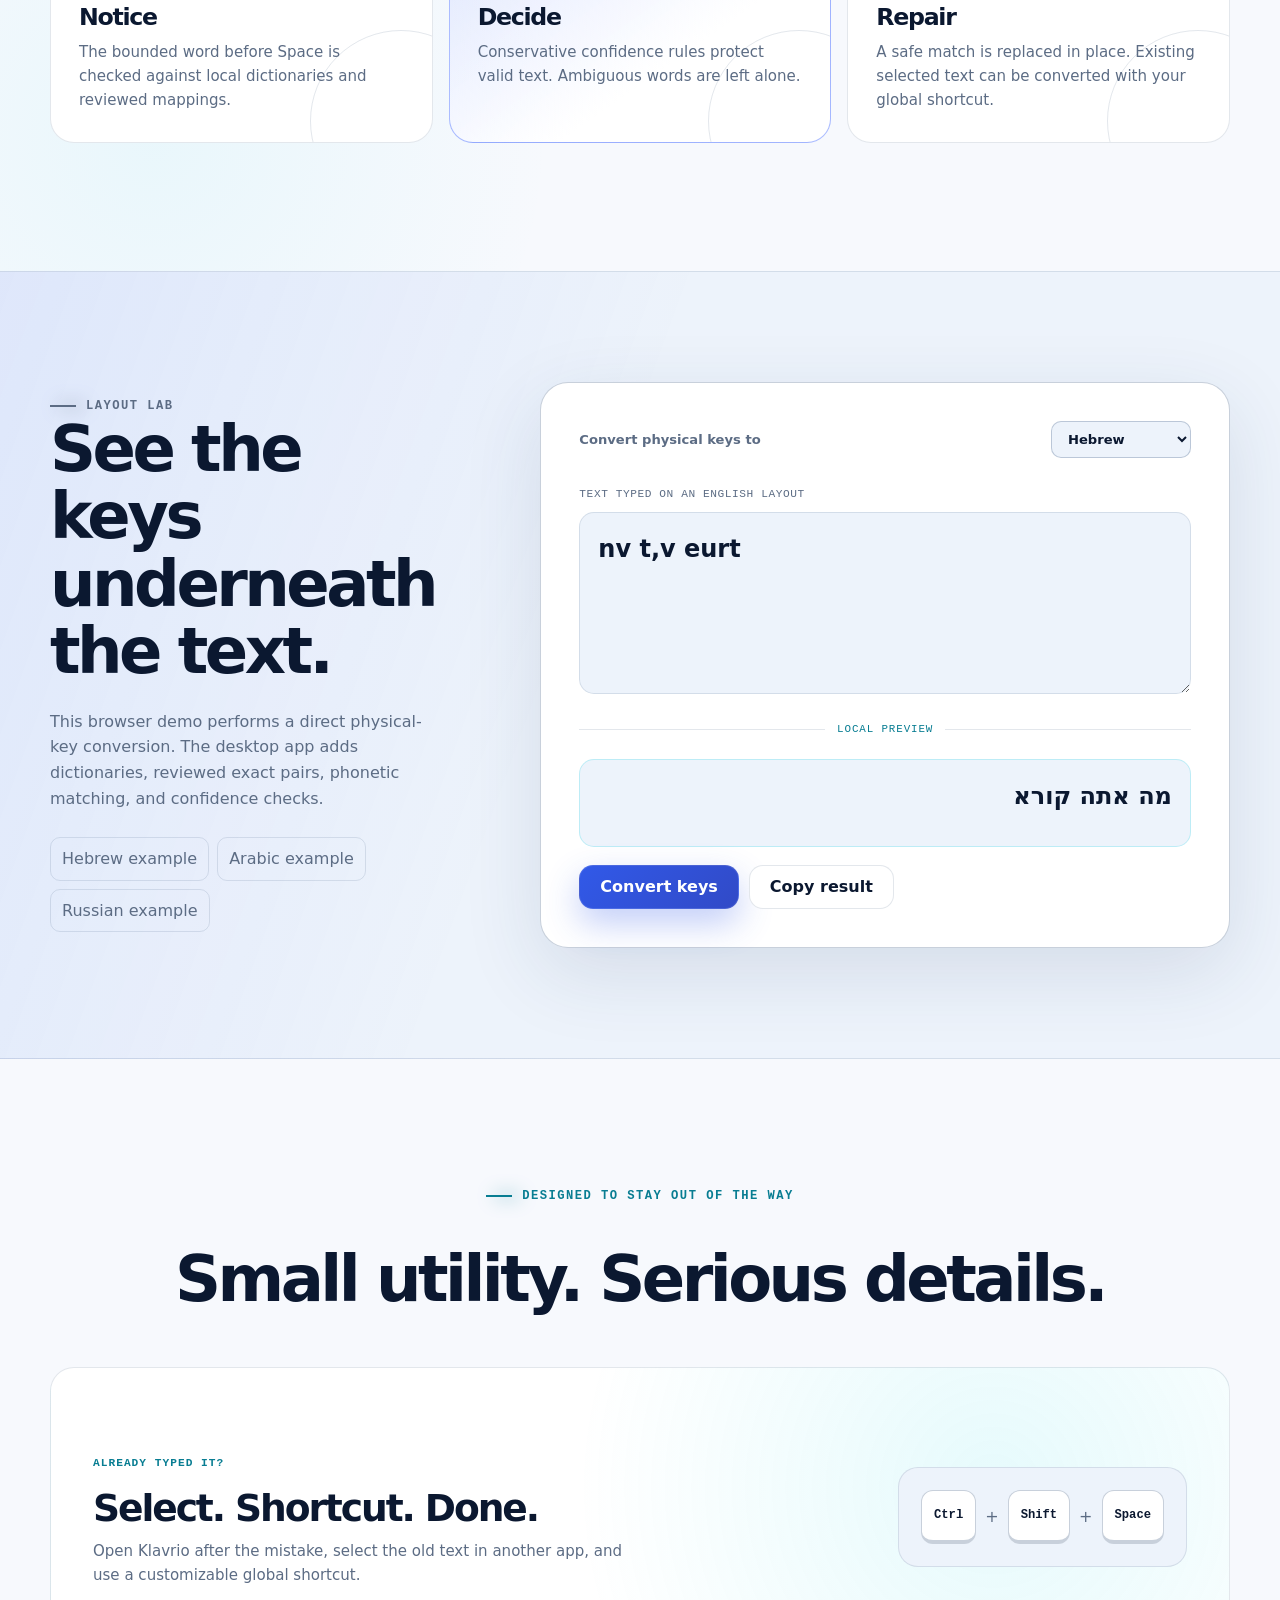
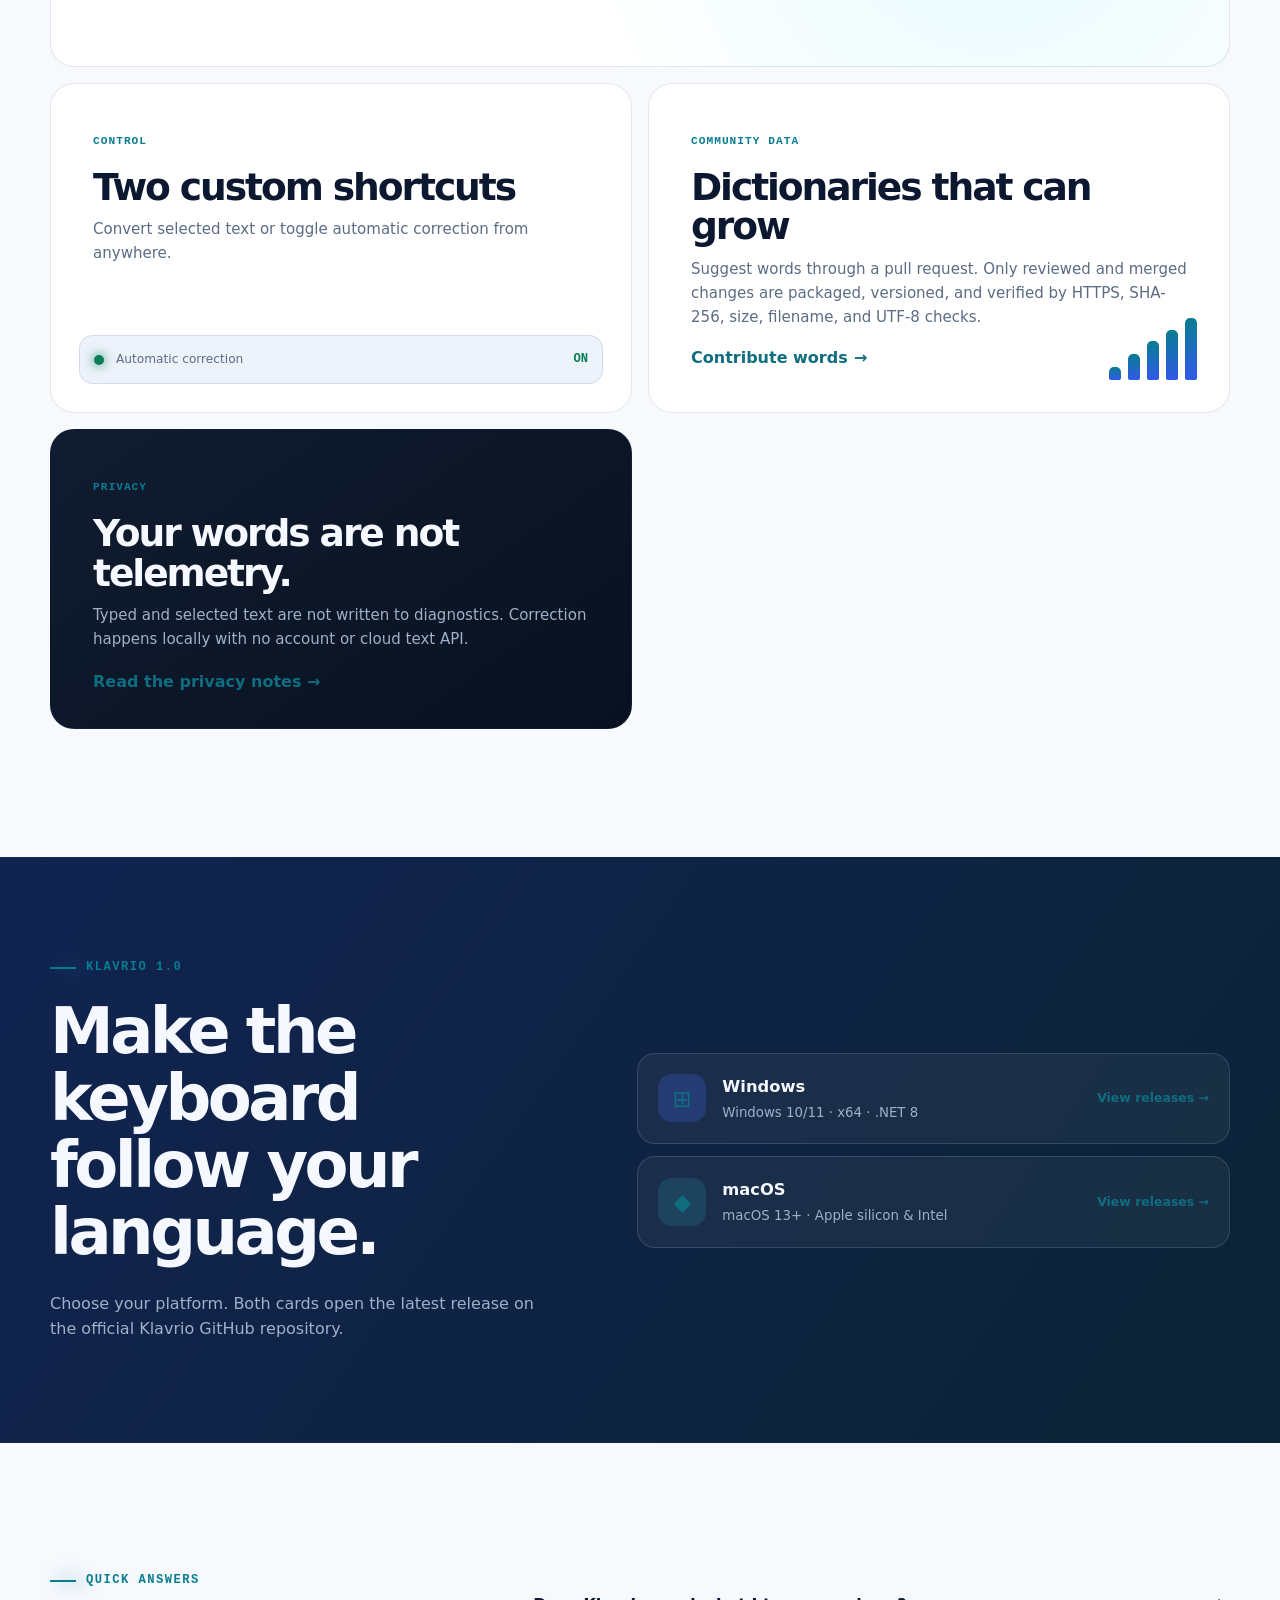
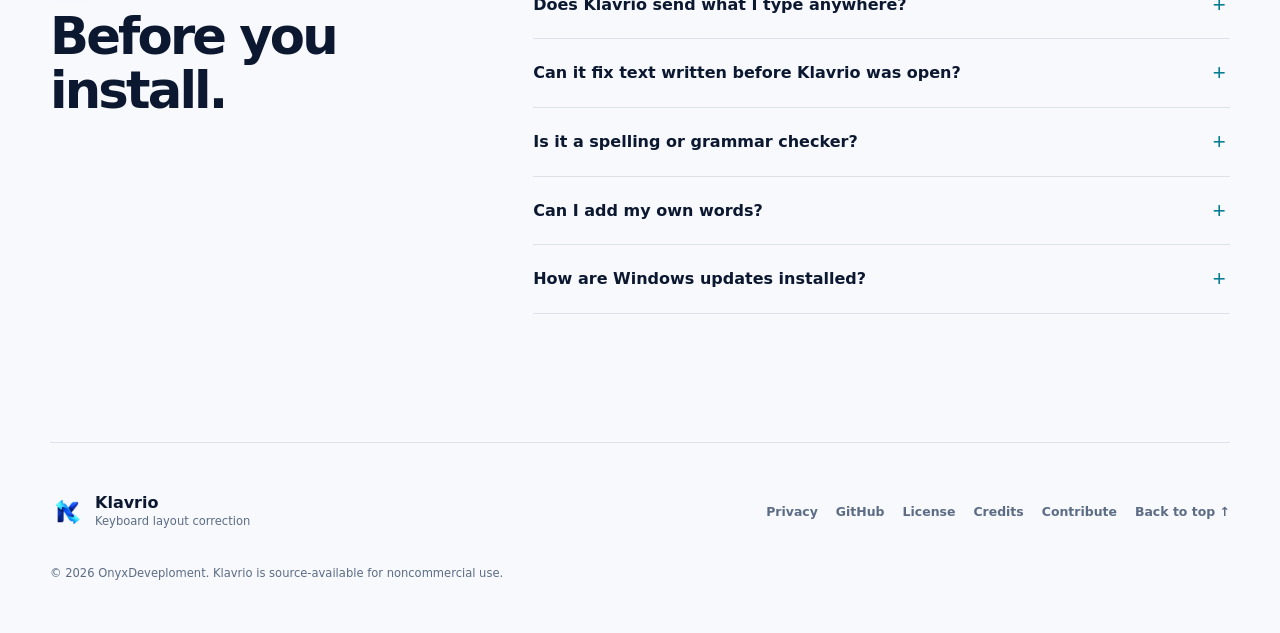
==== commit b6b71c55: "Add initial website and update manifest for Klavrio - Created klavrio-update.json for application up" ====
--- a/website/index.html
+++ b/website/index.html
@@ -4,14 +4,102 @@
   <meta charset="utf-8">
   <meta name="viewport" content="width=device-width, initial-scale=1">
   <meta name="description" content="Klavrio fixes text typed with the wrong keyboard layout on Windows and macOS—locally, quickly, and without retyping.">
+  <meta name="author" content="onyxdeveploment">
+  <meta name="application-name" content="Klavrio">
+  <meta name="robots" content="index, follow, max-image-preview:large, max-snippet:-1, max-video-preview:-1">
+  <meta name="referrer" content="strict-origin-when-cross-origin">
   <meta name="theme-color" content="#07111f">
-  <meta property="og:title" content="Klavrio — Keyboard layout correction">
-  <meta property="og:description" content="Fix the layout. Keep the thought.">
+  <meta property="og:title" content="Klavrio — Fix the wrong keyboard layout">
+  <meta property="og:description" content="Correct English, Hebrew, Arabic, Russian, German, and French keyboard-layout mistakes locally—without retyping.">
   <meta property="og:type" content="website">
-  <title>Klavrio — Fix the layout. Keep the thought.</title>
+  <meta property="og:url" content="https://klavrio.app/">
+  <meta property="og:site_name" content="Klavrio">
+  <meta property="og:locale" content="en_US">
+  <meta property="og:image" content="https://klavrio.app/assets/klavrio-mark.png">
+  <meta property="og:image:width" content="1254">
+  <meta property="og:image:height" content="1254">
+  <meta property="og:image:alt" content="Klavrio keyboard-layout correction logo">
+  <meta name="twitter:card" content="summary_large_image">
+  <meta name="twitter:title" content="Klavrio — Fix the wrong keyboard layout">
+  <meta name="twitter:description" content="Correct keyboard-layout mistakes locally on Windows and macOS—without retyping.">
+  <meta name="twitter:image" content="https://klavrio.app/assets/klavrio-mark.png">
+  <title>Klavrio — Keyboard layout correction for Windows and macOS</title>
+  <link rel="canonical" href="https://klavrio.app/">
   <link rel="icon" href="assets/klavrio-mark.png" type="image/png">
+  <link rel="manifest" href="site.webmanifest">
   <link rel="stylesheet" href="styles.css">
+  <script type="application/ld+json">
+  {
+    "@context": "https://schema.org",
+    "@type": "SoftwareApplication",
+    "@id": "https://klavrio.app/#software",
+    "name": "Klavrio",
+    "alternateName": "Klavrio Keyboard Layout Correction",
+    "description": "A privacy-focused utility that corrects text typed with the wrong keyboard layout without requiring the user to retype it.",
+    "applicationCategory": "UtilitiesApplication",
+    "applicationSubCategory": "Keyboard layout correction",
+    "operatingSystem": "Windows 10, Windows 11, macOS 13 or later",
+    "softwareVersion": "1.0.0.1",
+    "url": "https://klavrio.app/",
+    "isAccessibleForFree": true,
+    "offers": {
+      "@type": "Offer",
+      "price": "0",
+      "priceCurrency": "USD",
+      "availability": "https://schema.org/InStock",
+      "url": "https://github.com/OnyxDeveploment/Klavrio/releases/latest"
+    },
+    "downloadUrl": "https://github.com/OnyxDeveploment/Klavrio/releases/latest",
+    "releaseNotes": "https://github.com/OnyxDeveploment/Klavrio/releases",
+    "codeRepository": "https://github.com/OnyxDeveploment/Klavrio",
+    "license": "https://github.com/OnyxDeveploment/Klavrio/blob/main/LICENSE",
+    "image": "https://klavrio.app/assets/klavrio-mark.png",
+    "featureList": [
+      "Automatic keyboard-layout correction",
+      "Selected-text conversion with a global shortcut",
+      "English, Hebrew, Arabic, Russian, German, and French layouts",
+      "Offline text processing",
+      "Custom and community dictionaries"
+    ],
+    "inLanguage": ["en", "he", "ar", "ru", "de", "fr"],
+    "author": {
+      "@type": "Person",
+      "name": "onyxdeveploment",
+      "url": "https://github.com/OnyxDeveploment"
+    }
+  }
+  </script>
+  <script type="application/ld+json">
+  {
+    "@context": "https://schema.org",
+    "@type": "FAQPage",
+    "mainEntity": [
+      {
+        "@type": "Question",
+        "name": "Does Klavrio send what I type anywhere?",
+        "acceptedAnswer": { "@type": "Answer", "text": "No. Text correction runs locally. Requests to the official update feeds do not include typed or selected text." }
+      },
+      {
+        "@type": "Question",
+        "name": "Can Klavrio fix text written before it was opened?",
+        "acceptedAnswer": { "@type": "Answer", "text": "Yes. Select the existing text in another application and press the configured selected-text shortcut." }
+      },
+      {
+        "@type": "Question",
+        "name": "Is Klavrio a spelling or grammar checker?",
+        "acceptedAnswer": { "@type": "Answer", "text": "No. Klavrio repairs keyboard-layout mistakes and avoids rewriting uncertain text." }
+      },
+      {
+        "@type": "Question",
+        "name": "Can I add my own words?",
+        "acceptedAnswer": { "@type": "Answer", "text": "Yes. User dictionaries are stored separately, load after bundled data, and are not replaced by application updates." }
+      }
+    ]
+  }
+  </script>
+  <script src="site-config.js"></script>
   <script src="app.js" defer></script>
+  <script src="analytics.js" defer></script>
 </head>
 <body>
   <a class="skip-link" href="#main">Skip to content</a>
@@ -32,6 +120,7 @@
       <a href="#playground">Try it</a>
       <a href="#features">Features</a>
       <a href="#download">Get Klavrio</a>
+      <a href="https://github.com/OnyxDeveploment/Klavrio" target="_blank" rel="noopener noreferrer">GitHub</a>
     </nav>
 
     <button class="theme-toggle" type="button" aria-label="Switch color theme" data-theme-toggle>
@@ -47,7 +136,10 @@
         <p class="hero-lead">Klavrio repairs text typed with the wrong keyboard layout—while you type or long after. No cloud processing. No account. No starting over.</p>
         <div class="hero-actions">
           <a class="button button-primary" href="#download">Get Klavrio</a>
+          <a class="button button-quiet" href="https://github.com/OnyxDeveploment/Klavrio" target="_blank" rel="noopener noreferrer">View on GitHub <span aria-hidden="true">↗</span></a>
           <a class="button button-quiet" href="#playground">Try the layout lab <span aria-hidden="true">↓</span></a>
+          <button class="button button-quiet" type="button" data-share>Share Klavrio <span aria-hidden="true">↗</span></button>
+          <span class="share-feedback" role="status" aria-live="polite" data-share-feedback></span>
         </div>
         <ul class="hero-facts" aria-label="Key facts">
           <li><strong>6</strong> layouts</li>
@@ -187,7 +279,8 @@
         <article class="feature-panel" data-reveal>
           <span class="feature-kicker">Community data</span>
           <h3>Dictionaries that can grow</h3>
-          <p>Reviewed GitHub updates are verified by HTTPS, SHA-256, size, filename, and UTF-8 checks.</p>
+          <p>Suggest words through a pull request. Only reviewed and merged changes are packaged, versioned, and verified by HTTPS, SHA-256, size, filename, and UTF-8 checks.</p>
+          <a class="feature-link" href="https://github.com/OnyxDeveploment/Klavrio/blob/main/CONTRIBUTING.md" target="_blank" rel="noopener noreferrer">Contribute words <span aria-hidden="true">→</span></a>
           <div class="signal-bars" aria-hidden="true"><i></i><i></i><i></i><i></i><i></i></div>
         </article>
 
@@ -205,7 +298,7 @@
         <div class="download-copy">
           <p class="eyebrow"><span></span> Klavrio 1.0</p>
           <h2>Make the keyboard<br>follow your language.</h2>
-          <p>Choose your platform. Release URLs are intentionally kept in one small configuration block in <code>app.js</code>, ready for your GitHub release links.</p>
+          <p>Choose your platform. Both cards open the latest release on the official Klavrio GitHub repository.</p>
         </div>
 
         <div class="platform-list">
@@ -231,7 +324,7 @@
       <div class="faq-list" data-reveal>
         <details>
           <summary>Does Klavrio send what I type anywhere?</summary>
-          <p>No. Text correction is local. Network access is limited to optional app and community-dictionary update URLs that you configure.</p>
+          <p>No. Text correction is local. Network access is limited to the official read-only dictionary and application-update feeds; neither request includes your text, and both checks can be disabled.</p>
         </details>
         <details>
           <summary>Can it fix text written before Klavrio was open?</summary>
@@ -243,7 +336,11 @@
         </details>
         <details>
           <summary>Can I add my own words?</summary>
-          <p>Yes. Custom dictionaries live separately from bundled and community data, load last, and are never replaced by an app build.</p>
+          <p>Yes. Personal dictionaries stay local and load last. To share words with everyone, follow the <a href="https://github.com/OnyxDeveploment/Klavrio/blob/main/CONTRIBUTING.md" target="_blank" rel="noopener noreferrer">contribution guide</a> and open a pull request for review.</p>
+        </details>
+        <details>
+          <summary>How are Windows updates installed?</summary>
+          <p>Klavrio reads the version and executable URL from its read-only <code>klavrio-update.json</code>. After you approve an available update, it verifies the GitHub asset's size, SHA-256, and embedded version, keeps a rollback copy, replaces the executable, and restarts.</p>
         </details>
       </div>
     </section>
@@ -256,9 +353,11 @@
     </div>
     <nav aria-label="Footer navigation">
       <a href="privacy.html">Privacy</a>
-      <a href="../LICENSE">License</a>
-      <a href="../THIRD_PARTY_NOTICES.txt">Credits</a>
-      <a href="../CONTRIBUTING.md">Contribute</a>
+      <a href="https://github.com/OnyxDeveploment/Klavrio" target="_blank" rel="noopener noreferrer">GitHub</a>
+      <a href="https://github.com/OnyxDeveploment/Klavrio/blob/main/LICENSE" target="_blank" rel="noopener noreferrer">License</a>
+      <a href="https://github.com/OnyxDeveploment/Klavrio/blob/main/THIRD_PARTY_NOTICES.txt" target="_blank" rel="noopener noreferrer">Credits</a>
+      <a href="https://github.com/OnyxDeveploment/Klavrio/blob/main/CONTRIBUTING.md" target="_blank" rel="noopener noreferrer">Contribute</a>
+      <button class="footer-link" type="button" data-analytics-settings hidden>Analytics settings</button>
       <a href="#top">Back to top ↑</a>
     </nav>
     <p>© 2026 OnyxDeveploment. Klavrio is source-available for noncommercial use.</p>
--- a/website/styles.css
+++ b/website/styles.css
@@ -295,6 +295,13 @@
   margin-top: 34px;
 }
 
+.share-feedback {
+  align-self: center;
+  min-height: 1.2em;
+  color: var(--muted);
+  font-size: 0.78rem;
+}
+
 .button {
   display: inline-flex;
   min-height: 50px;
@@ -980,6 +987,21 @@
   text-decoration: none;
 }
 
+.feature-link {
+  display: inline-flex;
+  gap: 0.4rem;
+  align-items: center;
+  margin-top: 1rem;
+  color: var(--cyan-soft);
+  font-weight: 700;
+  text-decoration: none;
+}
+
+.feature-link:hover {
+  text-decoration: underline;
+  text-underline-offset: 0.22em;
+}
+
 .download-section {
   padding-block: 100px;
   border-block: 1px solid var(--line);
@@ -1164,15 +1186,32 @@
   gap: 18px;
 }
 
-.site-footer nav a {
+.site-footer nav a,
+.footer-link {
   color: var(--muted);
   font-size: 0.78rem;
   font-weight: 650;
   text-decoration: none;
 }
 
-.site-footer nav a:hover {
+.footer-link {
+  padding: 0;
+  border: 0;
+  background: none;
+  cursor: pointer;
+  font: inherit;
+}
+
+.site-footer nav a:hover,
+.footer-link:hover {
   color: var(--text);
+}
+
+.site-footer nav a:focus-visible,
+.footer-link:focus-visible {
+  border-radius: 4px;
+  outline: 2px solid var(--cyan);
+  outline-offset: 4px;
 }
 
 .site-footer > p {
@@ -1312,18 +1351,77 @@
   font-size: 0.78rem;
 }
 
-.document-footer a {
+.document-footer a,
+.document-footer .footer-link {
   color: var(--muted);
   font-weight: 650;
   text-decoration: none;
 }
 
-.document-footer a:hover {
+.document-footer a:hover,
+.document-footer .footer-link:hover {
   color: var(--text);
 }
 
 .document-footer span {
   margin-left: auto;
+}
+
+.analytics-consent {
+  position: fixed;
+  z-index: 1000;
+  right: 20px;
+  bottom: 20px;
+  left: 20px;
+  display: grid;
+  width: min(760px, calc(100% - 40px));
+  padding: 20px;
+  margin-inline: auto;
+  grid-template-columns: minmax(0, 1fr) auto;
+  gap: 22px;
+  align-items: center;
+  border: 1px solid var(--line-strong);
+  border-radius: 18px;
+  background: var(--surface);
+  background: color-mix(in srgb, var(--surface) 96%, transparent);
+  box-shadow: var(--shadow);
+  backdrop-filter: blur(18px);
+}
+
+.analytics-consent[hidden] {
+  display: none;
+}
+
+.analytics-consent strong {
+  display: block;
+  margin-bottom: 5px;
+  color: var(--text);
+  font-size: 1rem;
+}
+
+.analytics-consent p {
+  margin: 0 0 5px;
+  color: var(--muted);
+  font-size: 0.84rem;
+  line-height: 1.55;
+}
+
+.analytics-consent a {
+  color: var(--accent);
+  font-size: 0.78rem;
+  font-weight: 700;
+}
+
+.analytics-consent-actions {
+  display: flex;
+  gap: 9px;
+  align-items: center;
+}
+
+.analytics-consent-actions .button {
+  min-height: 42px;
+  padding: 10px 15px;
+  white-space: nowrap;
 }
 
 [data-reveal] {
@@ -1542,6 +1640,14 @@
   .document-footer span {
     margin-left: 0;
   }
+
+  .analytics-consent {
+    grid-template-columns: 1fr;
+  }
+
+  .analytics-consent-actions {
+    flex-wrap: wrap;
+  }
 }
 
 @media (max-width: 480px) {
@@ -1551,8 +1657,17 @@
   }
 
   .hero-actions .button,
-  .lab-actions .button {
+  .lab-actions .button,
+  .analytics-consent-actions .button {
     width: 100%;
+  }
+
+  .analytics-consent {
+    right: 8px;
+    bottom: 8px;
+    left: 8px;
+    width: calc(100% - 16px);
+    padding: 16px;
   }
 
   .hero-facts {
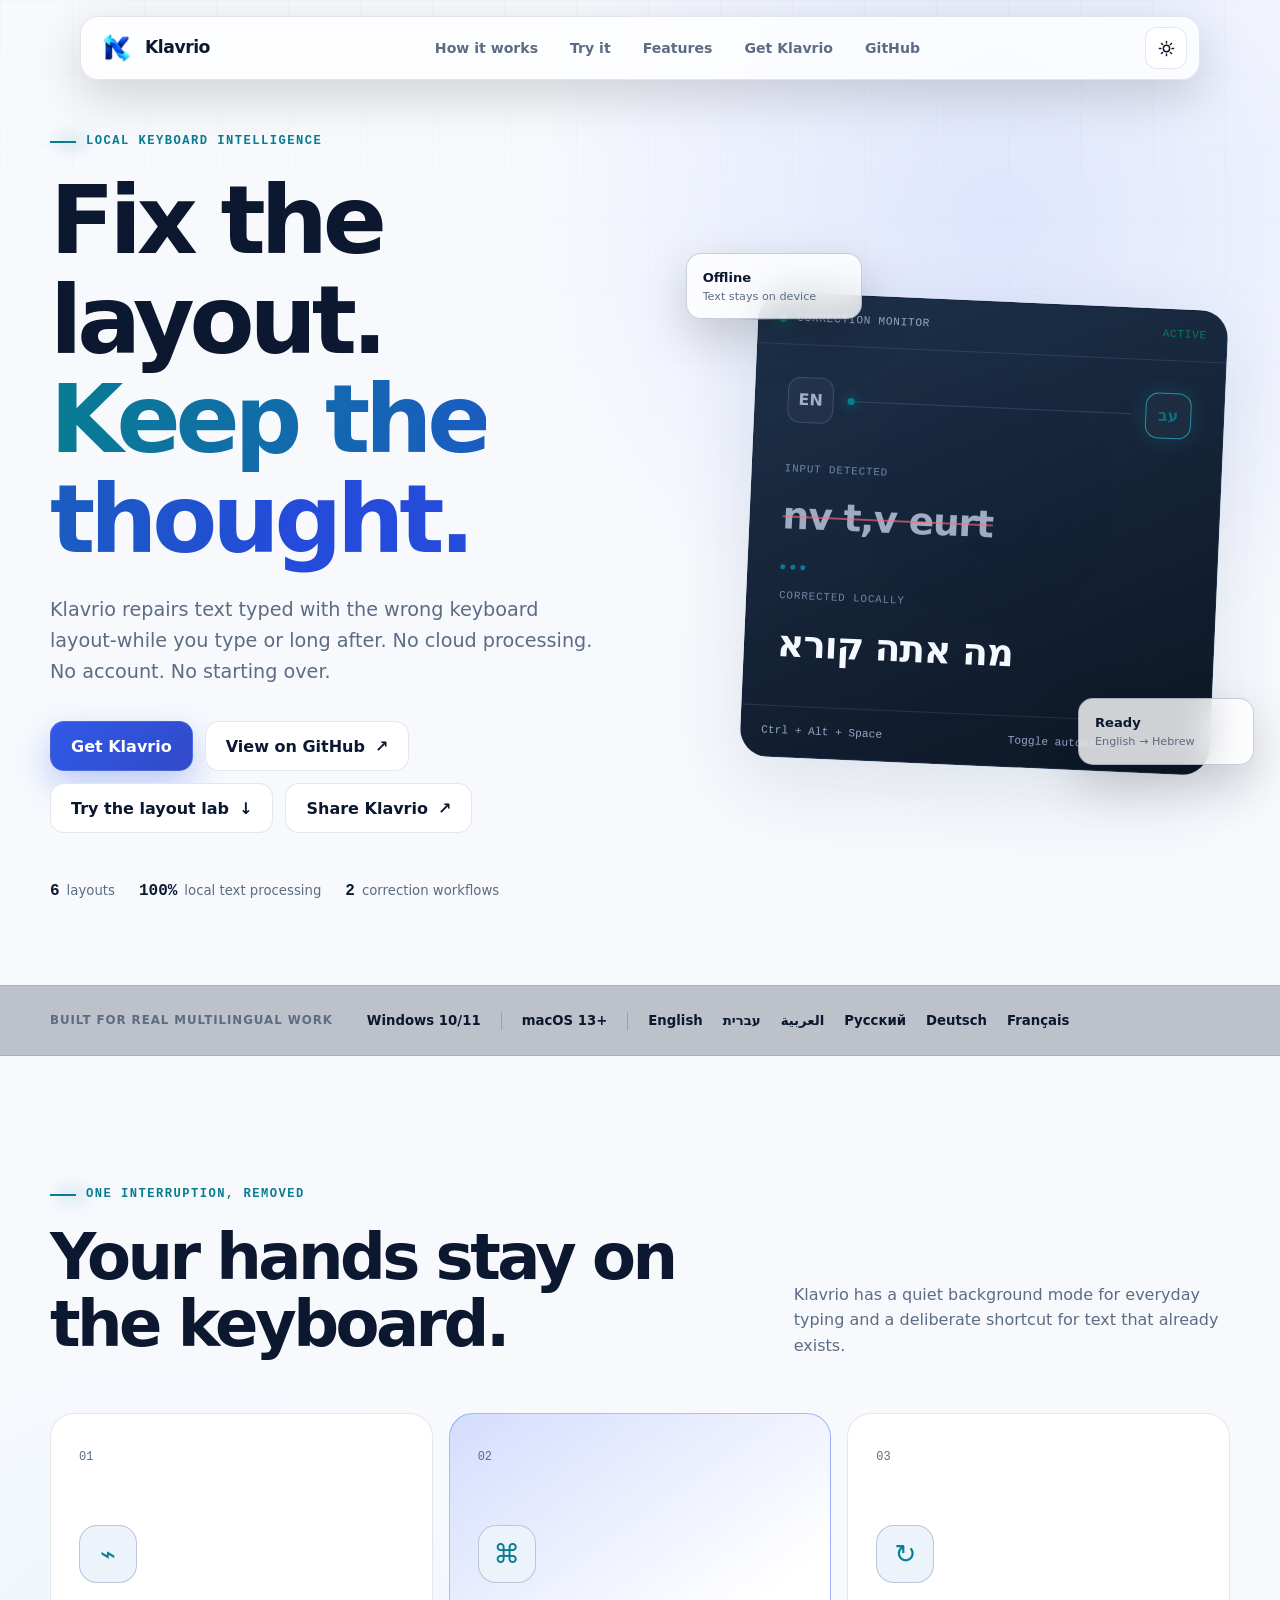
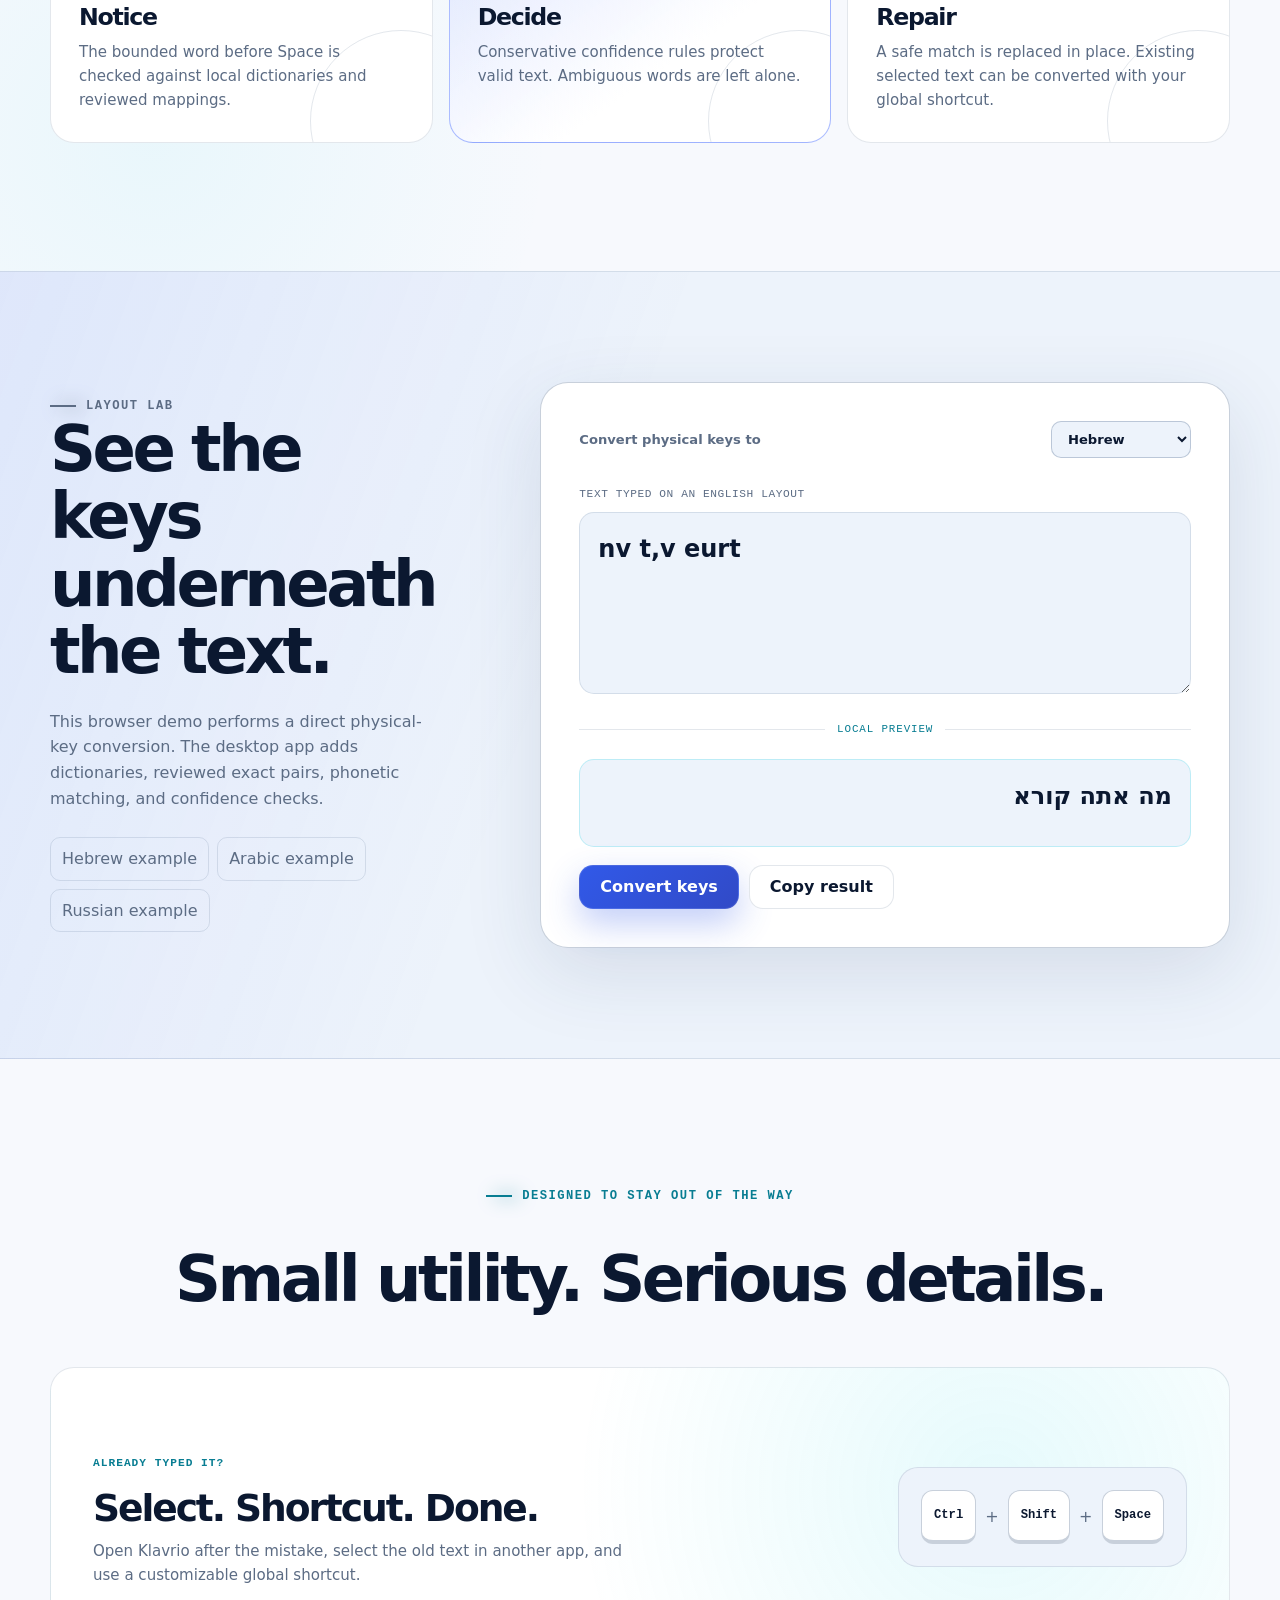
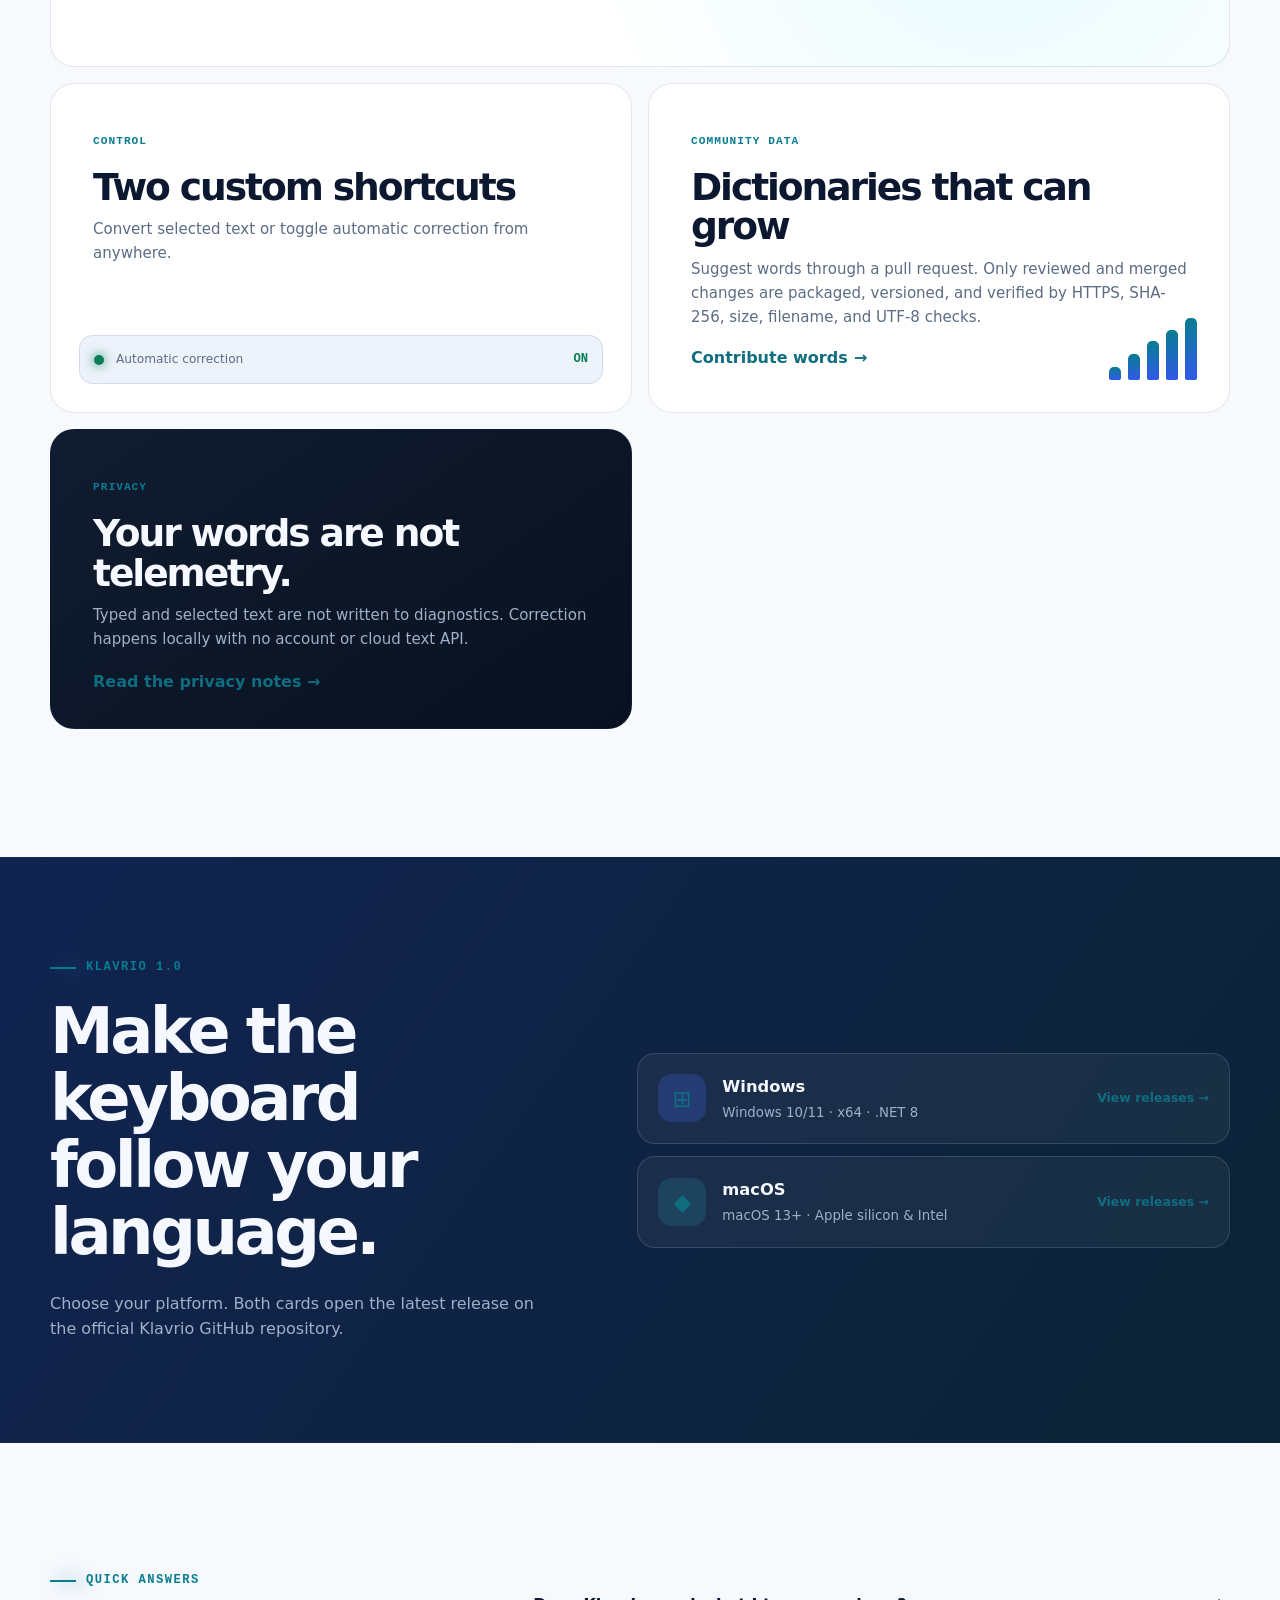
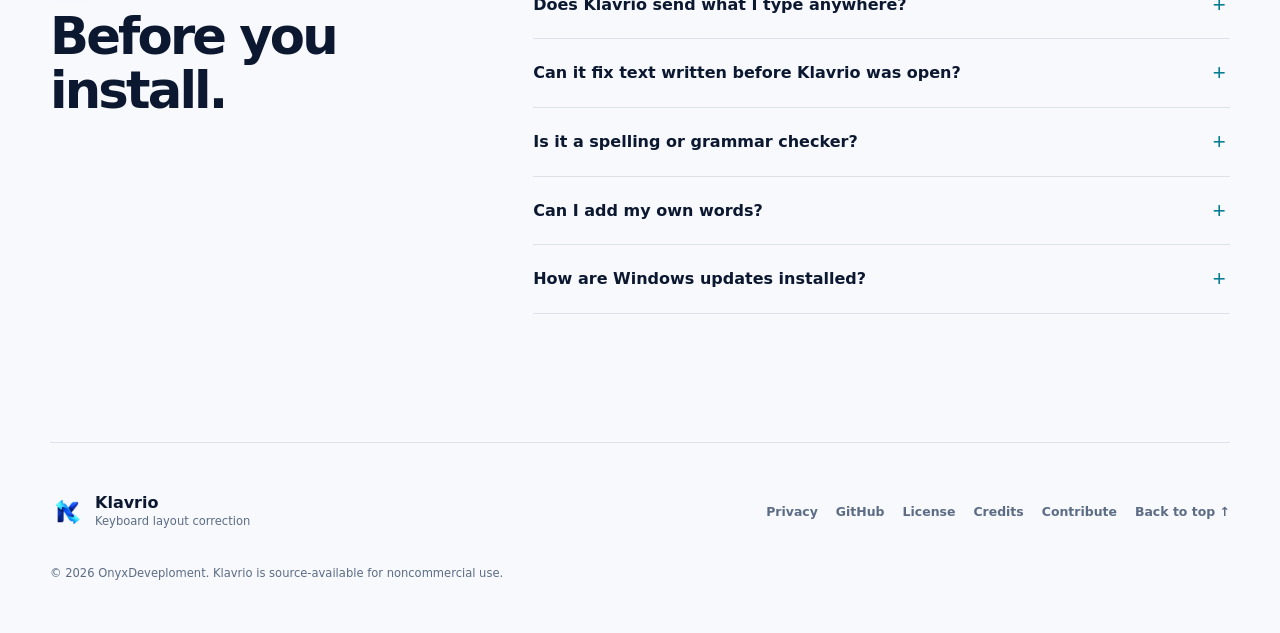
==== commit 5186e8b7: "fix typo" ====
--- a/website/index.html
+++ b/website/index.html
@@ -3,14 +3,14 @@
 <head>
   <meta charset="utf-8">
   <meta name="viewport" content="width=device-width, initial-scale=1">
-  <meta name="description" content="Klavrio fixes text typed with the wrong keyboard layout on Windows and macOS—locally, quickly, and without retyping.">
+  <meta name="description" content="Klavrio fixes text typed with the wrong keyboard layout on Windows and macOS-locally, quickly, and without retyping.">
   <meta name="author" content="onyxdeveploment">
   <meta name="application-name" content="Klavrio">
   <meta name="robots" content="index, follow, max-image-preview:large, max-snippet:-1, max-video-preview:-1">
   <meta name="referrer" content="strict-origin-when-cross-origin">
   <meta name="theme-color" content="#07111f">
-  <meta property="og:title" content="Klavrio — Fix the wrong keyboard layout">
-  <meta property="og:description" content="Correct English, Hebrew, Arabic, Russian, German, and French keyboard-layout mistakes locally—without retyping.">
+  <meta property="og:title" content="Klavrio - Fix the wrong keyboard layout">
+  <meta property="og:description" content="Correct English, Hebrew, Arabic, Russian, German, and French keyboard-layout mistakes locally-without retyping.">
   <meta property="og:type" content="website">
   <meta property="og:url" content="https://klavrio.app/">
   <meta property="og:site_name" content="Klavrio">
@@ -20,10 +20,10 @@
   <meta property="og:image:height" content="1254">
   <meta property="og:image:alt" content="Klavrio keyboard-layout correction logo">
   <meta name="twitter:card" content="summary_large_image">
-  <meta name="twitter:title" content="Klavrio — Fix the wrong keyboard layout">
-  <meta name="twitter:description" content="Correct keyboard-layout mistakes locally on Windows and macOS—without retyping.">
+  <meta name="twitter:title" content="Klavrio - Fix the wrong keyboard layout">
+  <meta name="twitter:description" content="Correct keyboard-layout mistakes locally on Windows and macOS-without retyping.">
   <meta name="twitter:image" content="https://klavrio.app/assets/klavrio-mark.png">
-  <title>Klavrio — Keyboard layout correction for Windows and macOS</title>
+  <title>Klavrio - Keyboard layout correction for Windows and macOS</title>
   <link rel="canonical" href="https://klavrio.app/">
   <link rel="icon" href="assets/klavrio-mark.png" type="image/png">
   <link rel="manifest" href="site.webmanifest">
@@ -133,7 +133,7 @@
       <div class="hero-copy" data-reveal>
         <p class="eyebrow"><span></span> Local keyboard intelligence</p>
         <h1>Fix the layout.<br><em>Keep the thought.</em></h1>
-        <p class="hero-lead">Klavrio repairs text typed with the wrong keyboard layout—while you type or long after. No cloud processing. No account. No starting over.</p>
+        <p class="hero-lead">Klavrio repairs text typed with the wrong keyboard layout-while you type or long after. No cloud processing. No account. No starting over.</p>
         <div class="hero-actions">
           <a class="button button-primary" href="#download">Get Klavrio</a>
           <a class="button button-quiet" href="https://github.com/OnyxDeveploment/Klavrio" target="_blank" rel="noopener noreferrer">View on GitHub <span aria-hidden="true">↗</span></a>
